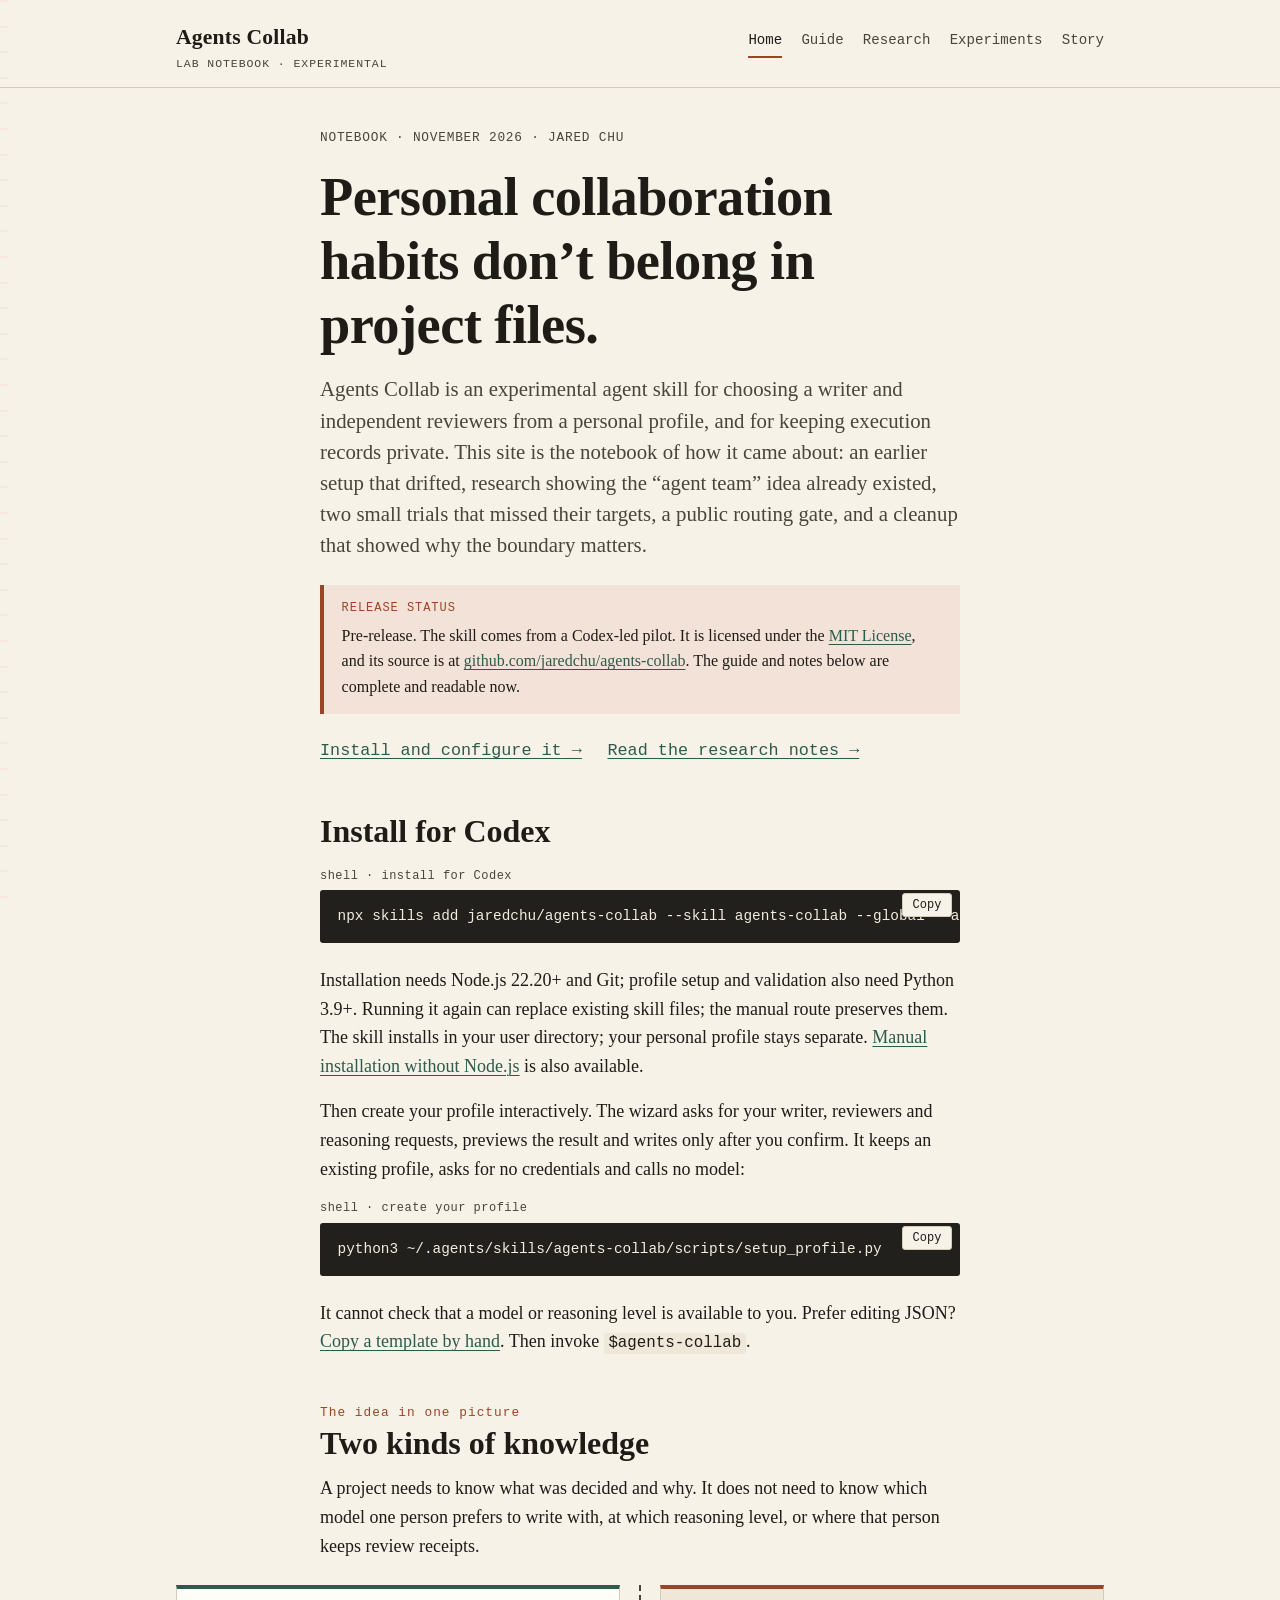
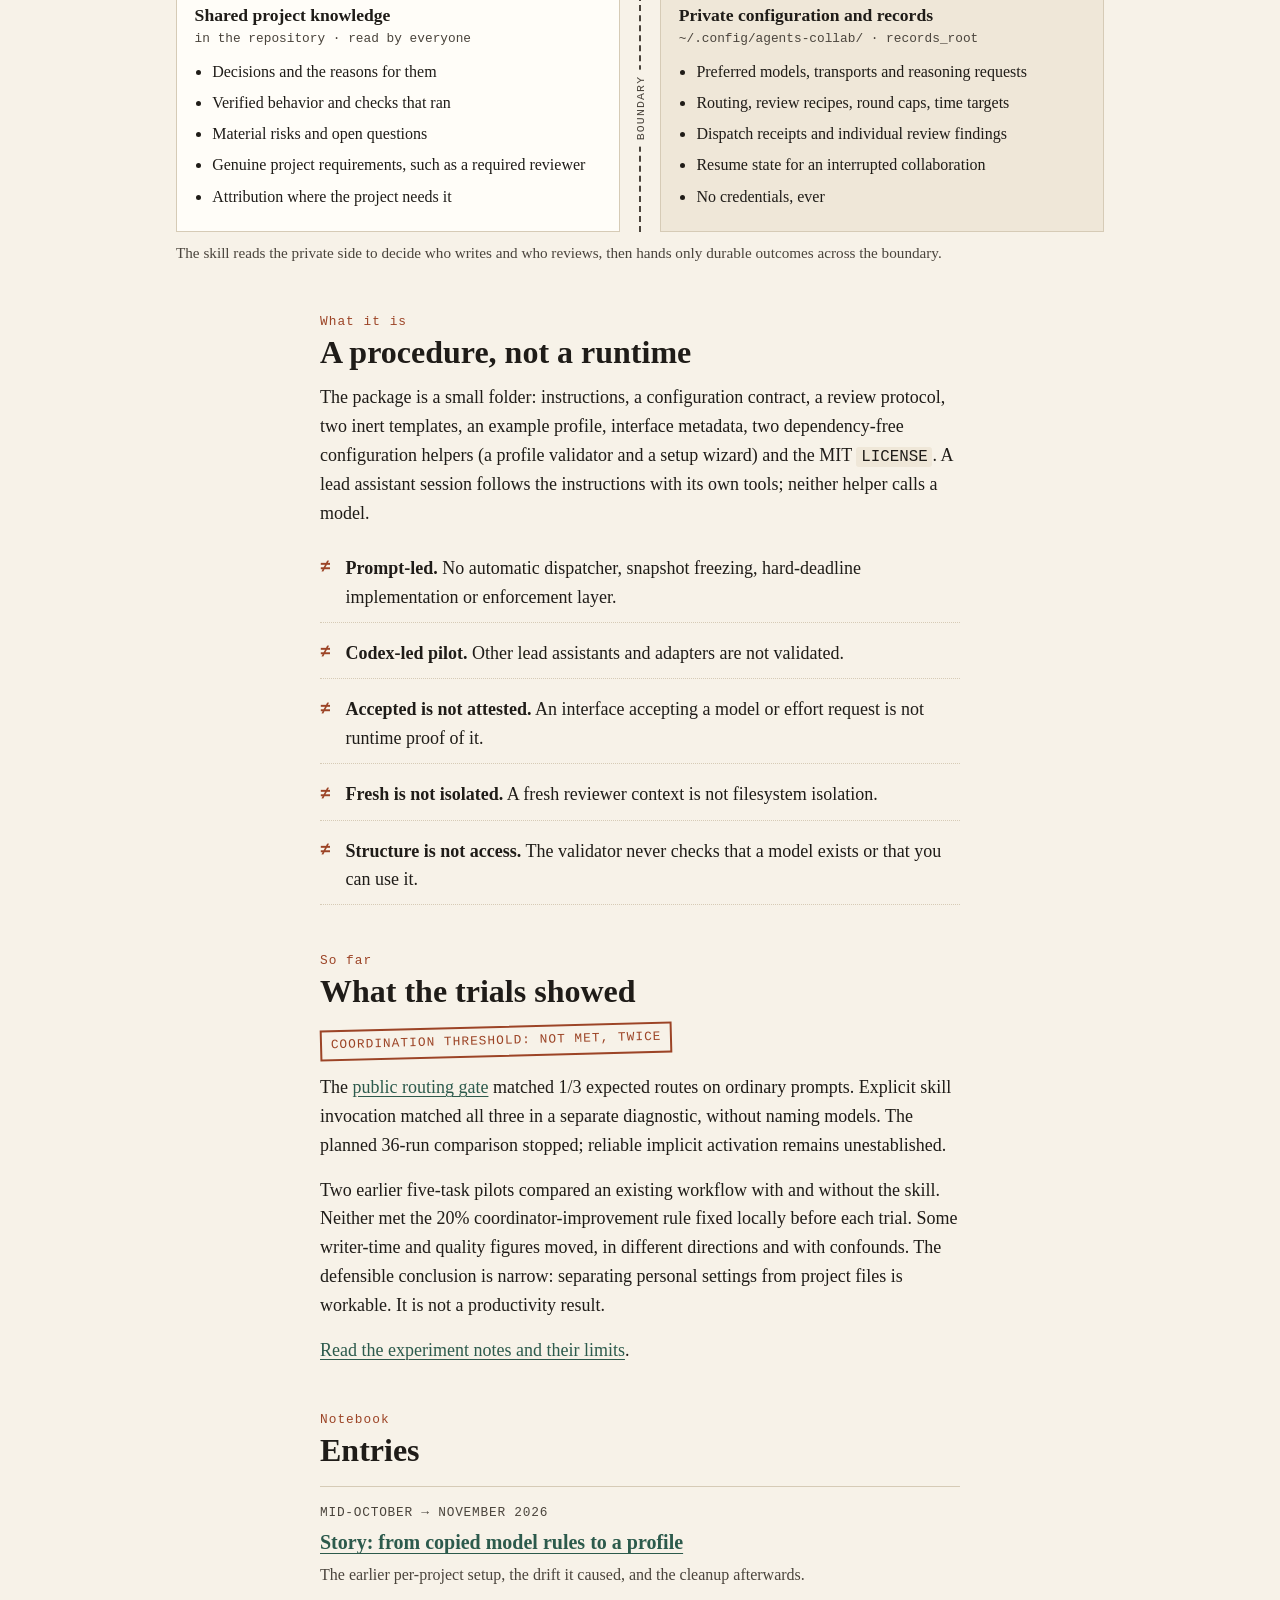
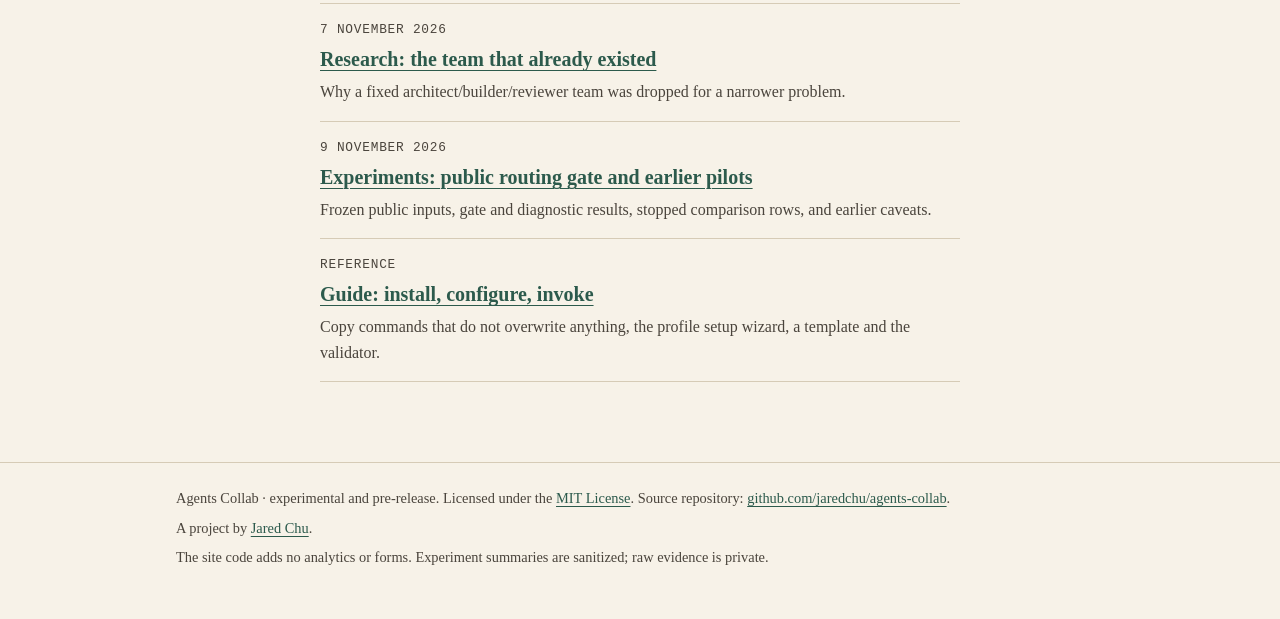
==== website/index.html @ 86aac96d "Update Site source" ====
<!doctype html>
<html lang="en">
<head>
  <meta charset="utf-8">
  <meta name="viewport" content="width=device-width, initial-scale=1">
  <link rel="icon" href="favicon.ico" type="image/x-icon" sizes="16x16 32x32 48x48">
  <link rel="icon" href="assets/favicon-32.png" type="image/png" sizes="32x32">
  <link rel="apple-touch-icon" href="assets/apple-touch-icon.png" sizes="180x180">
  <title>Agents Collab — a lab notebook on configured model collaboration</title>
  <meta name="description" content="An experimental agent skill that keeps personal model-collaboration settings out of project files, and the notebook of research and small trials behind it.">
  <link rel="stylesheet" href="assets/site.css">
  <script src="assets/site.js" defer></script>
</head>
<body>
  <a class="skip-link" href="#main">Skip to content</a>
  <header class="site-header">
    <div class="inner">
      <a class="wordmark" href="./">Agents Collab<span>Lab notebook · experimental</span></a>
      <nav class="site-nav" aria-label="Main">
        <ul>
          <li><a href="./" aria-current="page">Home</a></li>
          <li><a href="guide/">Guide</a></li>
          <li><a href="research/">Research</a></li>
          <li><a href="experiments/">Experiments</a></li>
          <li><a href="story/">Story</a></li>
        </ul>
      </nav>
    </div>
  </header>

  <main id="main">
    <article class="page">
      <p class="kicker">Notebook · November 2026 · Jared Chu</p>
      <h1>Personal collaboration habits don’t belong in project files.</h1>
      <p class="lede">Agents Collab is an experimental agent skill for choosing a writer and independent reviewers from a personal profile, and for keeping execution records private. This site is the notebook of how it came about: an earlier setup that drifted, research showing the “agent team” idea already existed, two small trials that missed their targets, a public routing gate, and a cleanup that showed why the boundary matters.</p>

      <div class="note" role="note">
        <span class="label">Release status</span>
        <p>Pre-release. The skill comes from a Codex-led pilot. It is licensed under the <a href="https://github.com/jaredchu/agents-collab/blob/main/LICENSE">MIT License</a>, and its source is at <a href="https://github.com/jaredchu/agents-collab">github.com/jaredchu/agents-collab</a>. The guide and notes below are complete and readable now.</p>
      </div>

      <p class="next-links cta">
        <a href="guide/">Install and configure it</a>
        <a href="research/">Read the research notes</a>
      </p>

      <h2 id="install">Install for Codex</h2>
      <div class="code-block">
        <p class="code-label">shell · install for Codex</p>
        <pre><code id="install-command">npx skills add jaredchu/agents-collab --skill agents-collab --global --agent codex</code></pre>
      </div>
      <p>Installation needs Node.js 22.20+ and Git; profile setup and validation also need Python 3.9+. Running it again can replace existing skill files; the manual route preserves them. The skill installs in your user directory; your personal profile stays separate. <a href="guide/#manual">Manual installation without Node.js</a> is also available.</p>
      <p>Then create your profile interactively. The wizard asks for your writer, reviewers and reasoning requests, previews the result and writes only after you confirm. It keeps an existing profile, asks for no credentials and calls no model:</p>
      <div class="code-block">
        <p class="code-label">shell · create your profile</p>
        <pre><code id="setup-command">python3 ~/.agents/skills/agents-collab/scripts/setup_profile.py</code></pre>
      </div>
      <p>It cannot check that a model or reasoning level is available to you. Prefer editing JSON? <a href="guide/#profile">Copy a template by hand</a>. Then invoke <code>$agents-collab</code>.</p>

      <h2 id="boundary"><span class="num">The idea in one picture</span>Two kinds of knowledge</h2>
      <p>A project needs to know what was decided and why. It does not need to know which model one person prefers to write with, at which reasoning level, or where that person keeps review receipts.</p>
    </article>

    <div class="wide">
      <div class="boundary" role="group" aria-labelledby="boundary-caption">
        <section class="side shared" aria-labelledby="shared-title">
          <h3 id="shared-title">Shared project knowledge</h3>
          <p class="where">in the repository · read by everyone</p>
          <ul>
            <li>Decisions and the reasons for them</li>
            <li>Verified behavior and checks that ran</li>
            <li>Material risks and open questions</li>
            <li>Genuine project requirements, such as a required reviewer</li>
            <li>Attribution where the project needs it</li>
          </ul>
        </section>
        <div class="divider" aria-hidden="true"><span>boundary</span></div>
        <section class="side private" aria-labelledby="private-title">
          <h3 id="private-title">Private configuration and records</h3>
          <p class="where">~/.config/agents-collab/ · records_root</p>
          <ul>
            <li>Preferred models, transports and reasoning requests</li>
            <li>Routing, review recipes, round caps, time targets</li>
            <li>Dispatch receipts and individual review findings</li>
            <li>Resume state for an interrupted collaboration</li>
            <li>No credentials, ever</li>
          </ul>
        </section>
      </div>
      <p class="boundary-caption" id="boundary-caption">The skill reads the private side to decide who writes and who reviews, then hands only durable outcomes across the boundary.</p>
    </div>

    <article class="page">
      <h2 id="what"><span class="num">What it is</span>A procedure, not a runtime</h2>
      <p>The package is a small folder: instructions, a configuration contract, a review protocol, two inert templates, an example profile, interface metadata, two dependency-free configuration helpers (a profile validator and a setup wizard) and the MIT <code>LICENSE</code>. A lead assistant session follows the instructions with its own tools; neither helper calls a model.</p>
      <ul class="limits" aria-label="Limits">
        <li><strong>Prompt-led.</strong> No automatic dispatcher, snapshot freezing, hard-deadline implementation or enforcement layer.</li>
        <li><strong>Codex-led pilot.</strong> Other lead assistants and adapters are not validated.</li>
        <li><strong>Accepted is not attested.</strong> An interface accepting a model or effort request is not runtime proof of it.</li>
        <li><strong>Fresh is not isolated.</strong> A fresh reviewer context is not filesystem isolation.</li>
        <li><strong>Structure is not access.</strong> The validator never checks that a model exists or that you can use it.</li>
      </ul>

      <h2 id="findings"><span class="num">So far</span>What the trials showed</h2>
      <p class="stamp">Coordination threshold: not met, twice</p>
      <p>The <a href="experiments/#automatic-routing">public routing gate</a> matched 1/3 expected routes on ordinary prompts. Explicit skill invocation matched all three in a separate diagnostic, without naming models. The planned 36-run comparison stopped; reliable implicit activation remains unestablished.</p>
      <p>Two earlier five-task pilots compared an existing workflow with and without the skill. Neither met the 20% coordinator-improvement rule fixed locally before each trial. Some writer-time and quality figures moved, in different directions and with confounds. The defensible conclusion is narrow: separating personal settings from project files is workable. It is not a productivity result.</p>
      <p><a href="experiments/">Read the experiment notes and their limits</a>.</p>

      <h2 id="entries"><span class="num">Notebook</span>Entries</h2>
      <ul class="entries">
        <li><span class="meta">Mid-October → November 2026</span><a href="story/">Story: from copied model rules to a profile</a><p>The earlier per-project setup, the drift it caused, and the cleanup afterwards.</p></li>
        <li><span class="meta">7 November 2026</span><a href="research/">Research: the team that already existed</a><p>Why a fixed architect/builder/reviewer team was dropped for a narrower problem.</p></li>
        <li><span class="meta">9 November 2026</span><a href="experiments/">Experiments: public routing gate and earlier pilots</a><p>Frozen public inputs, gate and diagnostic results, stopped comparison rows, and earlier caveats.</p></li>
        <li><span class="meta">Reference</span><a href="guide/">Guide: install, configure, invoke</a><p>Copy commands that do not overwrite anything, the profile setup wizard, a template and the validator.</p></li>
      </ul>
    </article>
  </main>

  <footer class="site-footer">
    <div class="inner">
      <p>Agents Collab · experimental and pre-release. Licensed under the <a href="https://github.com/jaredchu/agents-collab/blob/main/LICENSE">MIT License</a>. Source repository: <a href="https://github.com/jaredchu/agents-collab">github.com/jaredchu/agents-collab</a>.</p>
      <p>A project by <a href="https://cv.jaredchu.com/">Jared Chu</a>.</p>
      <p>The site code adds no analytics or forms. Experiment summaries are sanitized; raw evidence is private.</p>
    </div>
  </footer>
</body>
</html>
---- website/assets/site.css ----
/* Agents Collab — lab notebook styles. No external fonts or services. */

:root {
  --paper: #f7f2e8;
  --paper-deep: #efe7d8;
  --ink: #1f1c18;
  --ink-soft: #4a443c;
  --rule: #d6cbb6;
  --evergreen: #2c5a4c;
  --evergreen-soft: #e3ebe5;
  --rust: #9c4426;
  --rust-soft: #f3e2d7;
  --serif: "Iowan Old Style", "Palatino Linotype", Palatino, "Book Antiqua", Georgia, "Times New Roman", serif;
  --mono: ui-monospace, "SF Mono", SFMono-Regular, Menlo, Consolas, "Liberation Mono", monospace;
  --measure: 40rem;
  --wide: 58rem;
}

*, *::before, *::after { box-sizing: border-box; }

html { -webkit-text-size-adjust: 100%; text-size-adjust: 100%; }

body {
  margin: 0;
  background: var(--paper);
  color: var(--ink);
  font-family: var(--serif);
  font-size: 1.125rem;
  line-height: 1.6;
}

/* Faint notebook ruling in the page margin only, purely decorative. */
body::before {
  content: "";
  position: fixed;
  inset: 0 auto 0 0;
  width: 0.5rem;
  background: repeating-linear-gradient(var(--rust-soft) 0 2px, transparent 2px 1.6rem);
  opacity: 0.7;
  pointer-events: none;
}

a { color: var(--evergreen); text-decoration-thickness: 1px; text-underline-offset: 0.18em; }
a:hover { color: var(--rust); }
:focus-visible { outline: 3px solid var(--rust); outline-offset: 3px; border-radius: 2px; }

.skip-link {
  position: absolute;
  left: 1rem;
  top: -4rem;
  background: var(--ink);
  color: var(--paper);
  padding: 0.5rem 0.9rem;
  z-index: 10;
  font-family: var(--mono);
  font-size: 0.9rem;
}
.skip-link:focus { top: 1rem; color: var(--paper); }

/* Header and navigation ------------------------------------------------- */

.site-header {
  border-bottom: 1px solid var(--rule);
  padding: 1.25rem 1.25rem 0.9rem;
}
.site-header .inner {
  max-width: var(--wide);
  margin: 0 auto;
  display: flex;
  flex-wrap: wrap;
  align-items: baseline;
  justify-content: space-between;
  gap: 0.6rem 2rem;
}
.wordmark {
  font-size: 1.35rem;
  font-weight: 700;
  color: var(--ink);
  text-decoration: none;
  letter-spacing: 0.01em;
}
.wordmark span {
  display: block;
  font-family: var(--mono);
  font-size: 0.72rem;
  font-weight: 400;
  color: var(--ink-soft);
  letter-spacing: 0.08em;
  text-transform: uppercase;
}
.site-nav ul {
  list-style: none;
  margin: 0;
  padding: 0;
  display: flex;
  flex-wrap: wrap;
  gap: 0.2rem 1.2rem;
  font-family: var(--mono);
  font-size: 0.88rem;
}
.site-nav a { color: var(--ink-soft); text-decoration: none; padding: 0.25rem 0; display: inline-block; }
.site-nav a:hover { color: var(--rust); text-decoration: underline; }
.site-nav a[aria-current="page"] { color: var(--ink); border-bottom: 2px solid var(--rust); }

/* Layout ----------------------------------------------------------------- */

main { padding: 2.5rem 1.25rem 4rem; }
.page { max-width: var(--measure); margin: 0 auto; }
.wide { max-width: var(--wide); margin-left: auto; margin-right: auto; }

h1, h2, h3 { line-height: 1.18; font-weight: 700; color: var(--ink); }
h1 { font-size: clamp(2.2rem, 5.5vw, 3.4rem); margin: 0.2rem 0 1rem; letter-spacing: -0.01em; }
h2 { font-size: clamp(1.5rem, 3.4vw, 2rem); margin: 3rem 0 0.75rem; }
h3 { font-size: 1.2rem; margin: 2rem 0 0.5rem; }
h2 .num {
  font-family: var(--mono);
  font-size: 0.8rem;
  font-weight: 400;
  color: var(--rust);
  display: block;
  letter-spacing: 0.08em;
  margin-bottom: 0.3rem;
}

p, ul, ol { margin: 0 0 1rem; }
li { margin-bottom: 0.35rem; }
strong { font-weight: 700; }

.kicker, .meta {
  font-family: var(--mono);
  font-size: 0.8rem;
  letter-spacing: 0.06em;
  text-transform: uppercase;
  color: var(--ink-soft);
}
.lede { font-size: 1.3rem; line-height: 1.5; color: var(--ink-soft); }

hr { border: 0; border-top: 1px solid var(--rule); margin: 3rem 0; }

/* Margin notes, status and cautions ------------------------------------- */

.note {
  border-left: 4px solid var(--rust);
  background: var(--rust-soft);
  padding: 0.9rem 1.1rem;
  margin: 1.5rem 0;
  font-size: 1rem;
}
.note.green { border-left-color: var(--evergreen); background: var(--evergreen-soft); }
.note p:last-child, .note ul:last-child { margin-bottom: 0; }
.note .label {
  font-family: var(--mono);
  font-size: 0.75rem;
  letter-spacing: 0.08em;
  text-transform: uppercase;
  display: block;
  margin-bottom: 0.3rem;
  color: var(--rust);
}
.note.green .label { color: var(--evergreen); }

.limits { list-style: none; padding: 0; }
.limits li {
  padding: 0.65rem 0 0.65rem 1.6rem;
  border-bottom: 1px dotted var(--rule);
  position: relative;
}
.limits li::before {
  content: "≠";
  position: absolute;
  left: 0;
  top: 0.6rem;
  font-family: var(--mono);
  color: var(--rust);
  font-weight: 700;
}

/* Links to continue reading --------------------------------------------- */

.next-links {
  display: flex;
  flex-wrap: wrap;
  gap: 0.8rem 1.6rem;
  margin: 2rem 0 0;
  padding: 1rem 0 0;
  border-top: 1px solid var(--rule);
  font-family: var(--mono);
  font-size: 0.95rem;
}
.next-links a::after { content: " →"; }
.next-links.cta { border-top: 0; margin-top: 0; padding-top: 0; font-size: 1.05rem; }

/* Boundary diagram ------------------------------------------------------- */

.boundary {
  display: grid;
  grid-template-columns: 1fr auto 1fr;
  gap: 0 1.2rem;
  margin: 1.5rem 0 0.5rem;
}
.boundary figure, .boundary .side { margin: 0; }
.side {
  padding: 1rem 1.1rem;
  border: 1px solid var(--rule);
  background: #fffdf8;
}
.side h3 { margin: 0 0 0.2rem; font-size: 1.1rem; }
.side .where { font-family: var(--mono); font-size: 0.8rem; color: var(--ink-soft); margin-bottom: 0.6rem; word-break: break-word; }
.side ul { margin: 0; padding-left: 1.1rem; font-size: 1rem; }
.side.shared { border-top: 4px solid var(--evergreen); }
.side.private { border-top: 4px solid var(--rust); background: var(--paper-deep); }
.divider {
  border-left: 2px dashed var(--ink-soft);
  position: relative;
  min-height: 100%;
}
.divider span {
  position: absolute;
  top: 50%;
  left: 50%;
  transform: translate(-50%, -50%) rotate(-90deg);
  background: var(--paper);
  padding: 0 0.4rem;
  font-family: var(--mono);
  font-size: 0.72rem;
  letter-spacing: 0.1em;
  text-transform: uppercase;
  white-space: nowrap;
  color: var(--ink-soft);
}
.boundary-caption { font-size: 0.95rem; color: var(--ink-soft); margin-top: 0.6rem; }

@media (max-width: 44rem) {
  .boundary { grid-template-columns: 1fr; gap: 0; }
  .divider { border-left: 0; border-top: 2px dashed var(--ink-soft); min-height: 0; margin: 1.4rem 0; }
  .divider span { transform: translate(-50%, -50%); }
}

/* Code -------------------------------------------------------------------- */

code, kbd, samp { font-family: var(--mono); font-size: 0.88em; }
:not(pre) > code { background: var(--paper-deep); padding: 0.08em 0.3em; border-radius: 3px; overflow-wrap: anywhere; }

.code-block { position: relative; margin: 1rem 0 1.4rem; }
.code-block .code-label {
  font-family: var(--mono);
  font-size: 0.75rem;
  color: var(--ink-soft);
  letter-spacing: 0.04em;
  margin: 0 0 0.25rem;
}
pre {
  margin: 0;
  background: #22201c;
  color: #f3ecdf;
  padding: 1rem 1.1rem;
  overflow-x: auto;
  line-height: 1.5;
  font-size: 0.9rem;
  border-radius: 3px;
  tab-size: 2;
}
pre code { font-size: inherit; }
.copy-button {
  position: absolute;
  top: 1.65rem;
  right: 0.5rem;
  font-family: var(--mono);
  font-size: 0.75rem;
  background: var(--paper);
  color: var(--ink);
  border: 1px solid var(--rule);
  padding: 0.25rem 0.6rem;
  border-radius: 3px;
  cursor: pointer;
}
.copy-button:hover { background: var(--rust-soft); }

/* Tables ------------------------------------------------------------------ */

.table-wrap { overflow-x: auto; margin: 1rem 0 1.5rem; }
.table-wrap:focus-visible { outline-offset: 2px; }
table { border-collapse: collapse; width: 100%; font-size: 0.98rem; min-width: 30rem; }
caption {
  text-align: left;
  font-family: var(--mono);
  font-size: 0.8rem;
  color: var(--ink-soft);
  padding-bottom: 0.4rem;
  letter-spacing: 0.04em;
}
th, td { padding: 0.5rem 0.6rem; border-bottom: 1px solid var(--rule); vertical-align: top; text-align: left; }
thead th { border-bottom: 2px solid var(--ink); font-size: 0.9rem; }
td.num, th.num { text-align: right; font-family: var(--mono); font-size: 0.88rem; white-space: nowrap; }
tbody tr:hover { background: rgba(255, 253, 248, 0.7); }

/* Verdict stamp ----------------------------------------------------------- */

.stamp {
  display: inline-block;
  font-family: var(--mono);
  font-size: 0.8rem;
  letter-spacing: 0.08em;
  text-transform: uppercase;
  color: var(--rust);
  border: 2px solid var(--rust);
  padding: 0.2rem 0.55rem;
  transform: rotate(-1.5deg);
  margin: 0.2rem 0 1rem;
}

/* Timeline ---------------------------------------------------------------- */

.timeline { list-style: none; padding: 0; margin: 1.5rem 0; border-left: 2px solid var(--rule); }
.timeline > li { position: relative; padding: 0 0 1.8rem 1.6rem; margin: 0; }
.timeline > li::before {
  content: "";
  position: absolute;
  left: -0.45rem;
  top: 0.45rem;
  width: 0.8rem;
  height: 0.8rem;
  border-radius: 50%;
  background: var(--paper);
  border: 2px solid var(--evergreen);
}
.timeline > li.turn::before { border-color: var(--rust); background: var(--rust-soft); }
.timeline .when { font-family: var(--mono); font-size: 0.8rem; color: var(--rust); letter-spacing: 0.04em; }
.timeline h3 { margin: 0.1rem 0 0.4rem; }

/* Home entries list ------------------------------------------------------- */

.entries { list-style: none; padding: 0; margin: 1rem 0; }
.entries li { border-top: 1px solid var(--rule); padding: 1rem 0; margin: 0; }
.entries li:last-child { border-bottom: 1px solid var(--rule); }
.entries a { font-size: 1.25rem; font-weight: 700; }
.entries p { margin: 0.25rem 0 0; color: var(--ink-soft); font-size: 1rem; }
.entries .meta { display: block; margin-bottom: 0.15rem; }

/* Footer ------------------------------------------------------------------ */

.site-footer {
  border-top: 1px solid var(--rule);
  padding: 1.5rem 1.25rem 2.5rem;
  font-size: 0.9rem;
  color: var(--ink-soft);
}
.site-footer .inner { max-width: var(--wide); margin: 0 auto; }
.site-footer p { margin: 0 0 0.4rem; }

.visually-hidden {
  position: absolute !important;
  width: 1px; height: 1px;
  overflow: hidden;
  clip: rect(0 0 0 0);
  white-space: nowrap;
}

@media (max-width: 30rem) {
  body { font-size: 1.05rem; }
  main { padding-top: 1.75rem; }
  .lede { font-size: 1.15rem; }
}

@media (prefers-reduced-motion: reduce) {
  * { scroll-behavior: auto !important; transition: none !important; }
}

@media print {
  body::before, .skip-link, .site-nav, .copy-button { display: none; }
  body { background: #fff; }
  pre { background: #fff; color: #000; border: 1px solid #999; white-space: pre-wrap; }
  a { color: #000; }
}
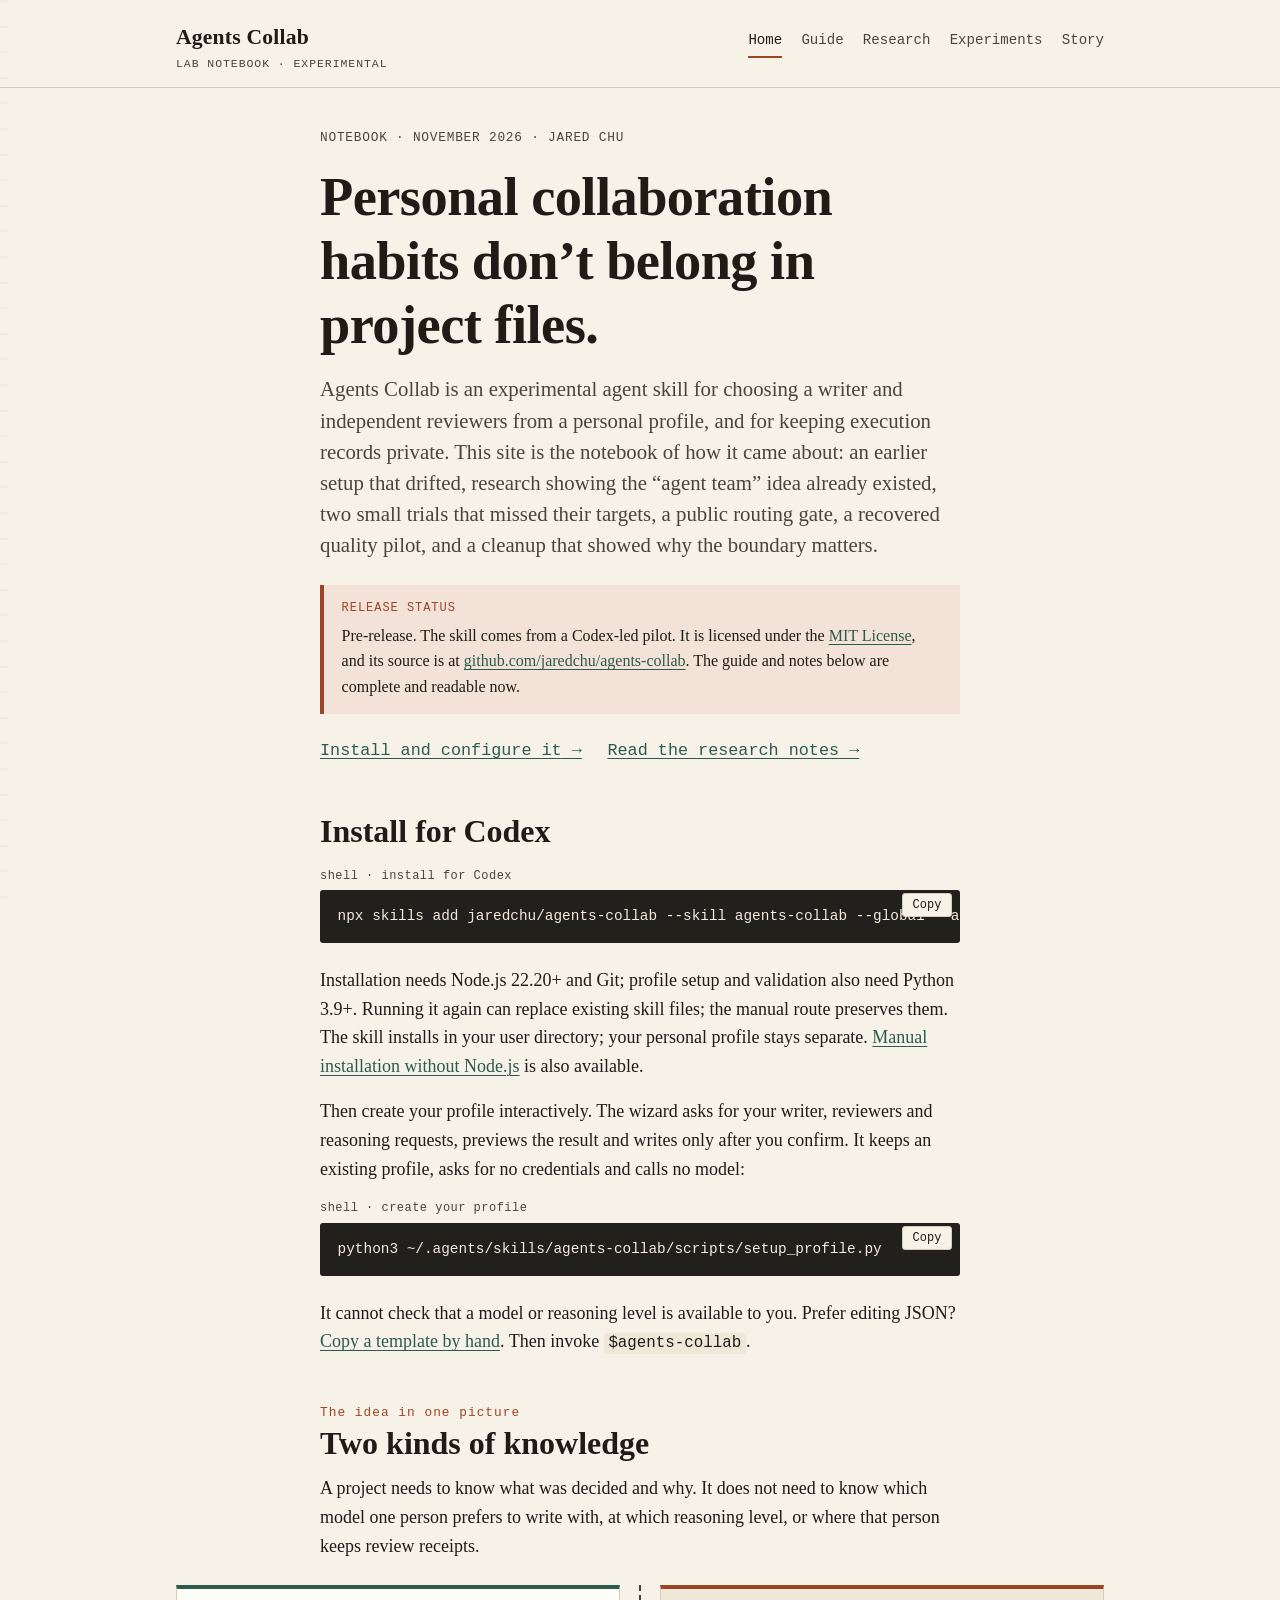
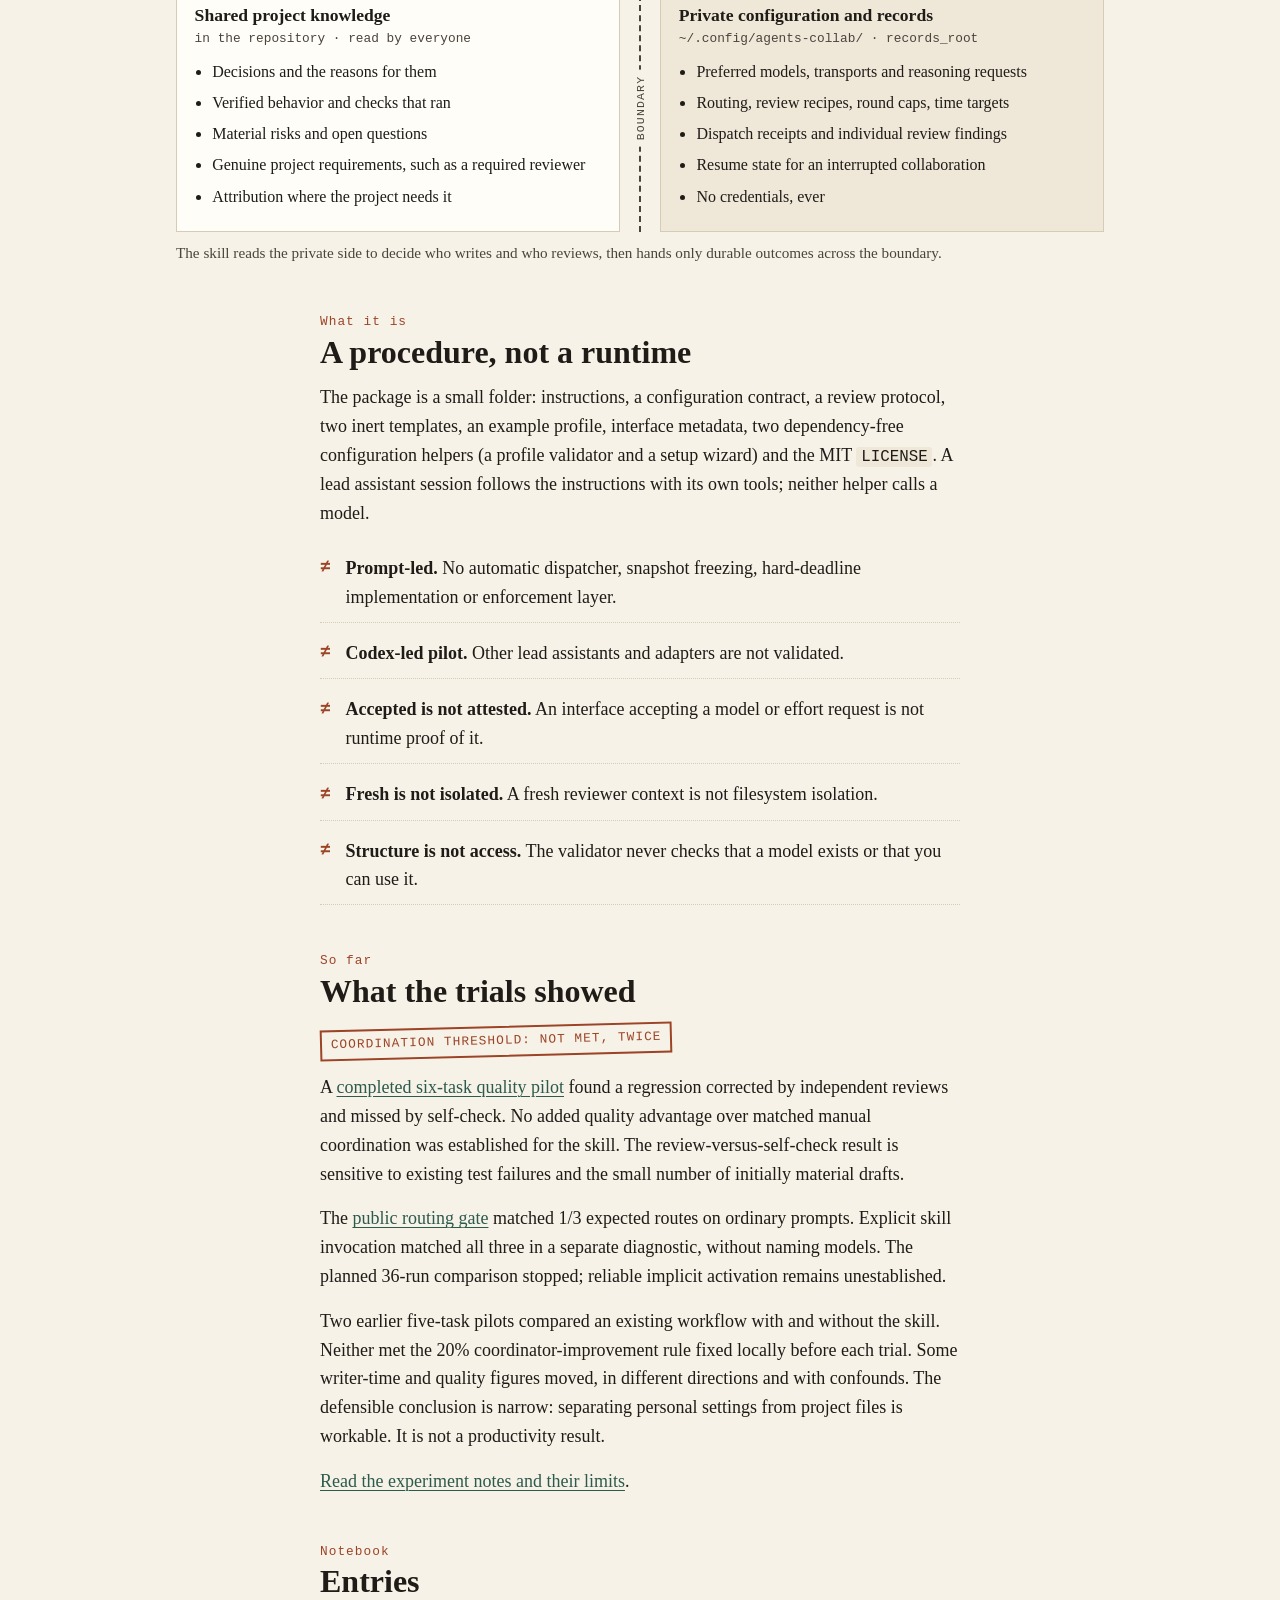
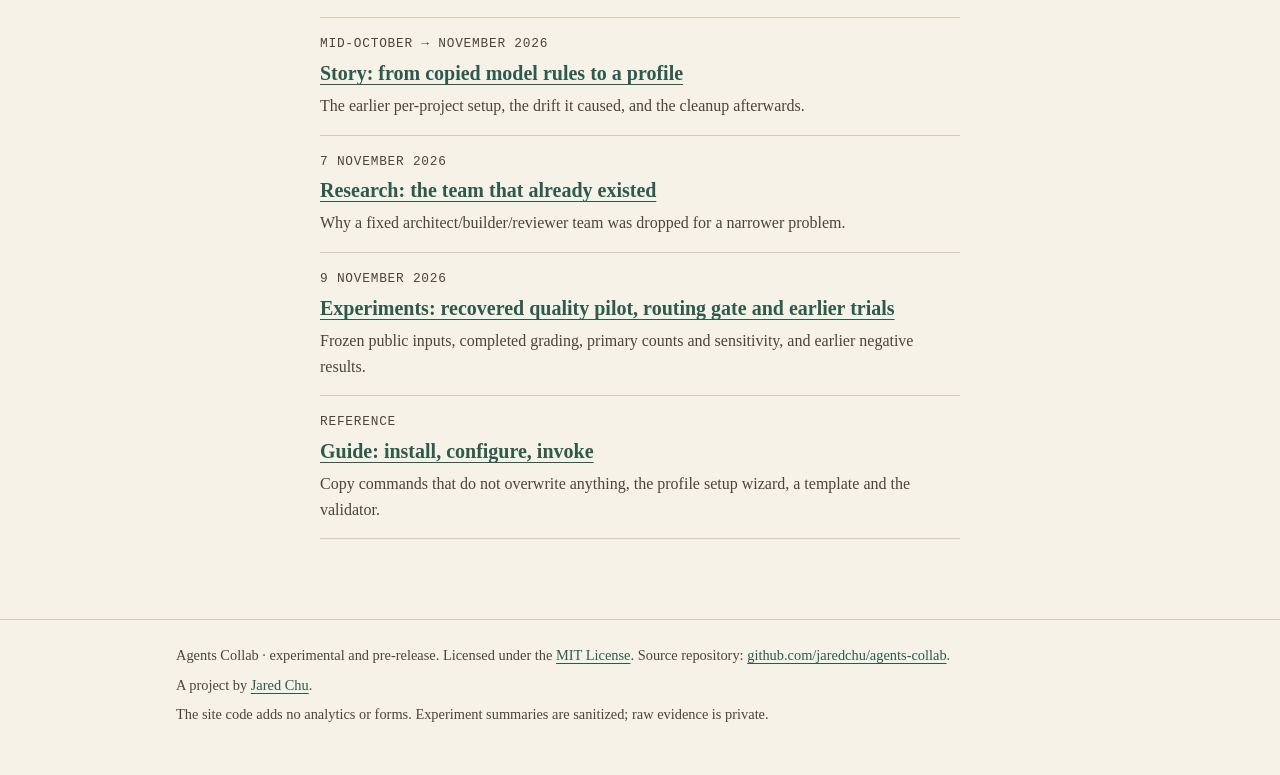
==== commit 044d48c5: "Update Site source" ====
--- a/website/index.html
+++ b/website/index.html
@@ -32,7 +32,7 @@
     <article class="page">
       <p class="kicker">Notebook · November 2026 · Jared Chu</p>
       <h1>Personal collaboration habits don’t belong in project files.</h1>
-      <p class="lede">Agents Collab is an experimental agent skill for choosing a writer and independent reviewers from a personal profile, and for keeping execution records private. This site is the notebook of how it came about: an earlier setup that drifted, research showing the “agent team” idea already existed, two small trials that missed their targets, a public routing gate, and a cleanup that showed why the boundary matters.</p>
+      <p class="lede">Agents Collab is an experimental agent skill for choosing a writer and independent reviewers from a personal profile, and for keeping execution records private. This site is the notebook of how it came about: an earlier setup that drifted, research showing the “agent team” idea already existed, two small trials that missed their targets, a public routing gate, a recovered quality pilot, and a cleanup that showed why the boundary matters.</p>
 
       <div class="note" role="note">
         <span class="label">Release status</span>
@@ -103,6 +103,7 @@
 
       <h2 id="findings"><span class="num">So far</span>What the trials showed</h2>
       <p class="stamp">Coordination threshold: not met, twice</p>
+      <p>A <a href="experiments/#quality-pilot">completed six-task quality pilot</a> found a regression corrected by independent reviews and missed by self-check. No added quality advantage over matched manual coordination was established for the skill. The review-versus-self-check result is sensitive to existing test failures and the small number of initially material drafts.</p>
       <p>The <a href="experiments/#automatic-routing">public routing gate</a> matched 1/3 expected routes on ordinary prompts. Explicit skill invocation matched all three in a separate diagnostic, without naming models. The planned 36-run comparison stopped; reliable implicit activation remains unestablished.</p>
       <p>Two earlier five-task pilots compared an existing workflow with and without the skill. Neither met the 20% coordinator-improvement rule fixed locally before each trial. Some writer-time and quality figures moved, in different directions and with confounds. The defensible conclusion is narrow: separating personal settings from project files is workable. It is not a productivity result.</p>
       <p><a href="experiments/">Read the experiment notes and their limits</a>.</p>
@@ -111,7 +112,7 @@
       <ul class="entries">
         <li><span class="meta">Mid-October → November 2026</span><a href="story/">Story: from copied model rules to a profile</a><p>The earlier per-project setup, the drift it caused, and the cleanup afterwards.</p></li>
         <li><span class="meta">7 November 2026</span><a href="research/">Research: the team that already existed</a><p>Why a fixed architect/builder/reviewer team was dropped for a narrower problem.</p></li>
-        <li><span class="meta">9 November 2026</span><a href="experiments/">Experiments: public routing gate and earlier pilots</a><p>Frozen public inputs, gate and diagnostic results, stopped comparison rows, and earlier caveats.</p></li>
+        <li><span class="meta">9 November 2026</span><a href="experiments/">Experiments: recovered quality pilot, routing gate and earlier trials</a><p>Frozen public inputs, completed grading, primary counts and sensitivity, and earlier negative results.</p></li>
         <li><span class="meta">Reference</span><a href="guide/">Guide: install, configure, invoke</a><p>Copy commands that do not overwrite anything, the profile setup wizard, a template and the validator.</p></li>
       </ul>
     </article>
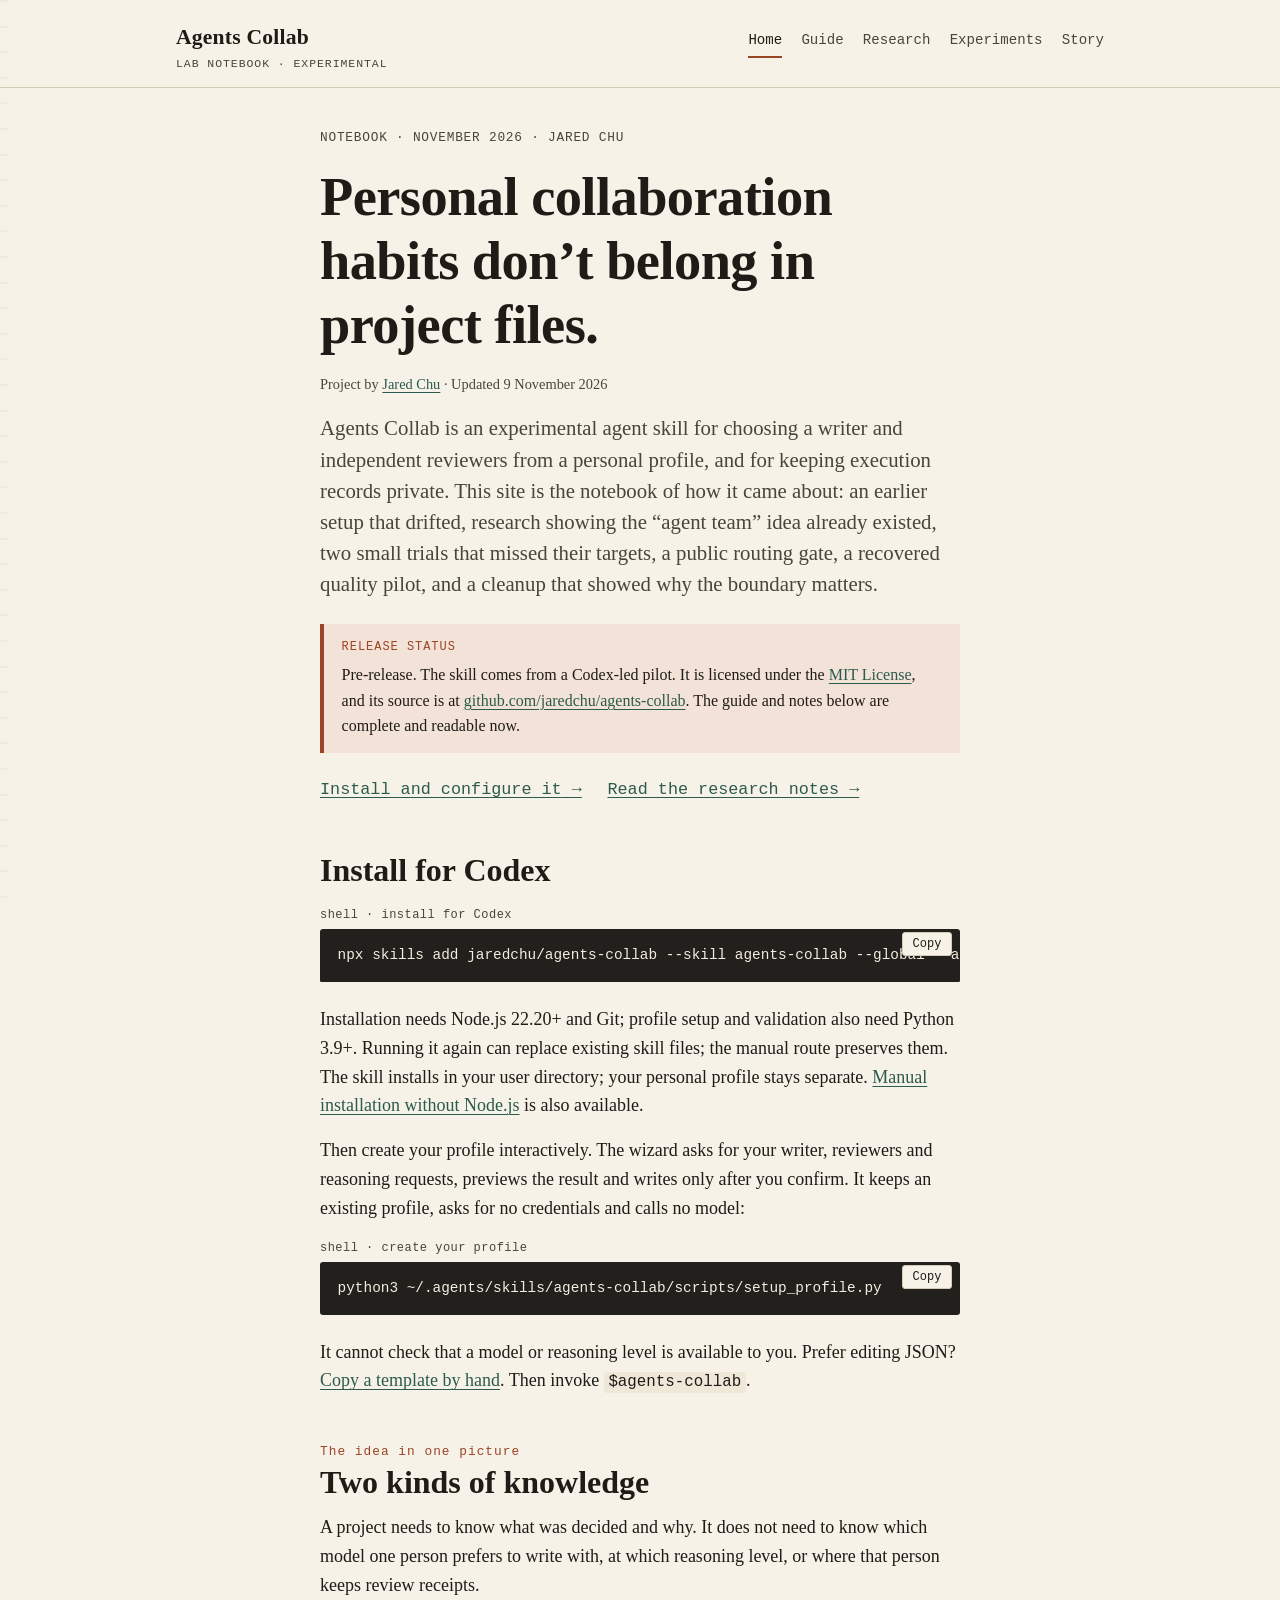
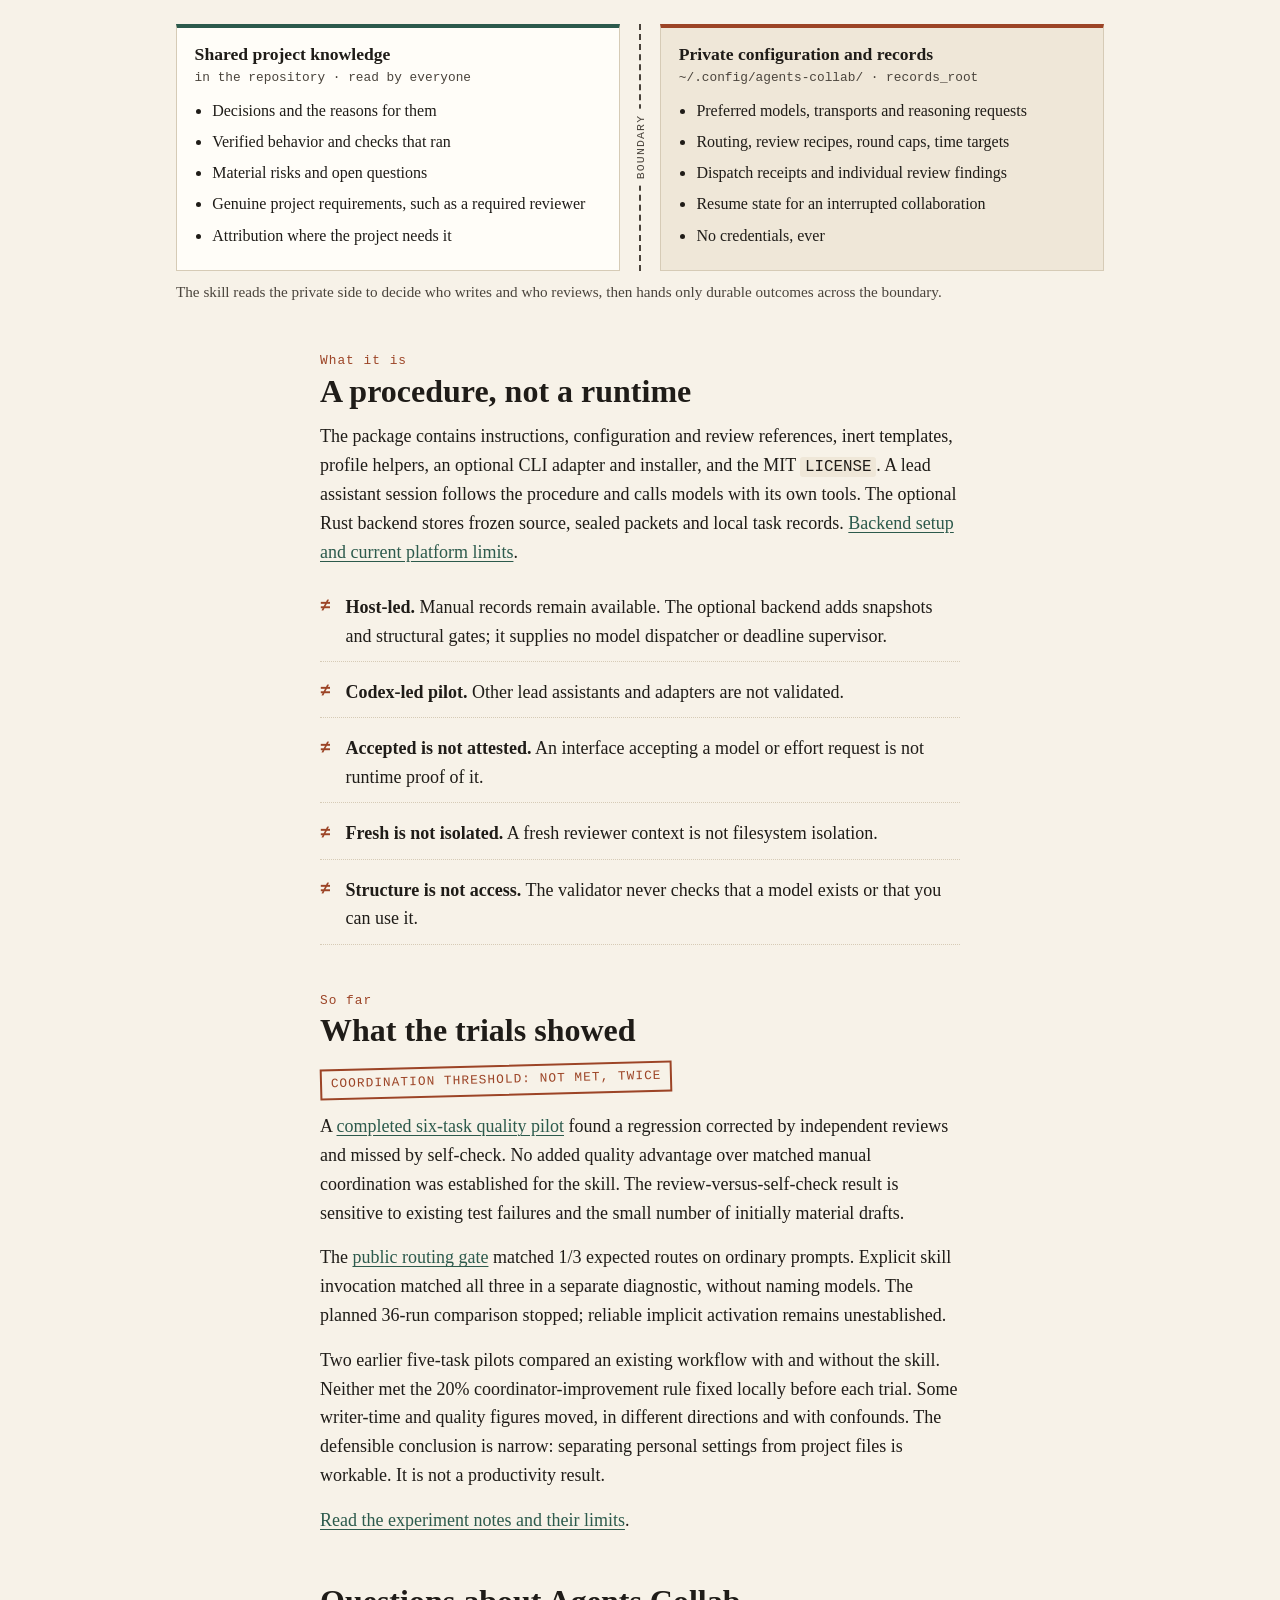
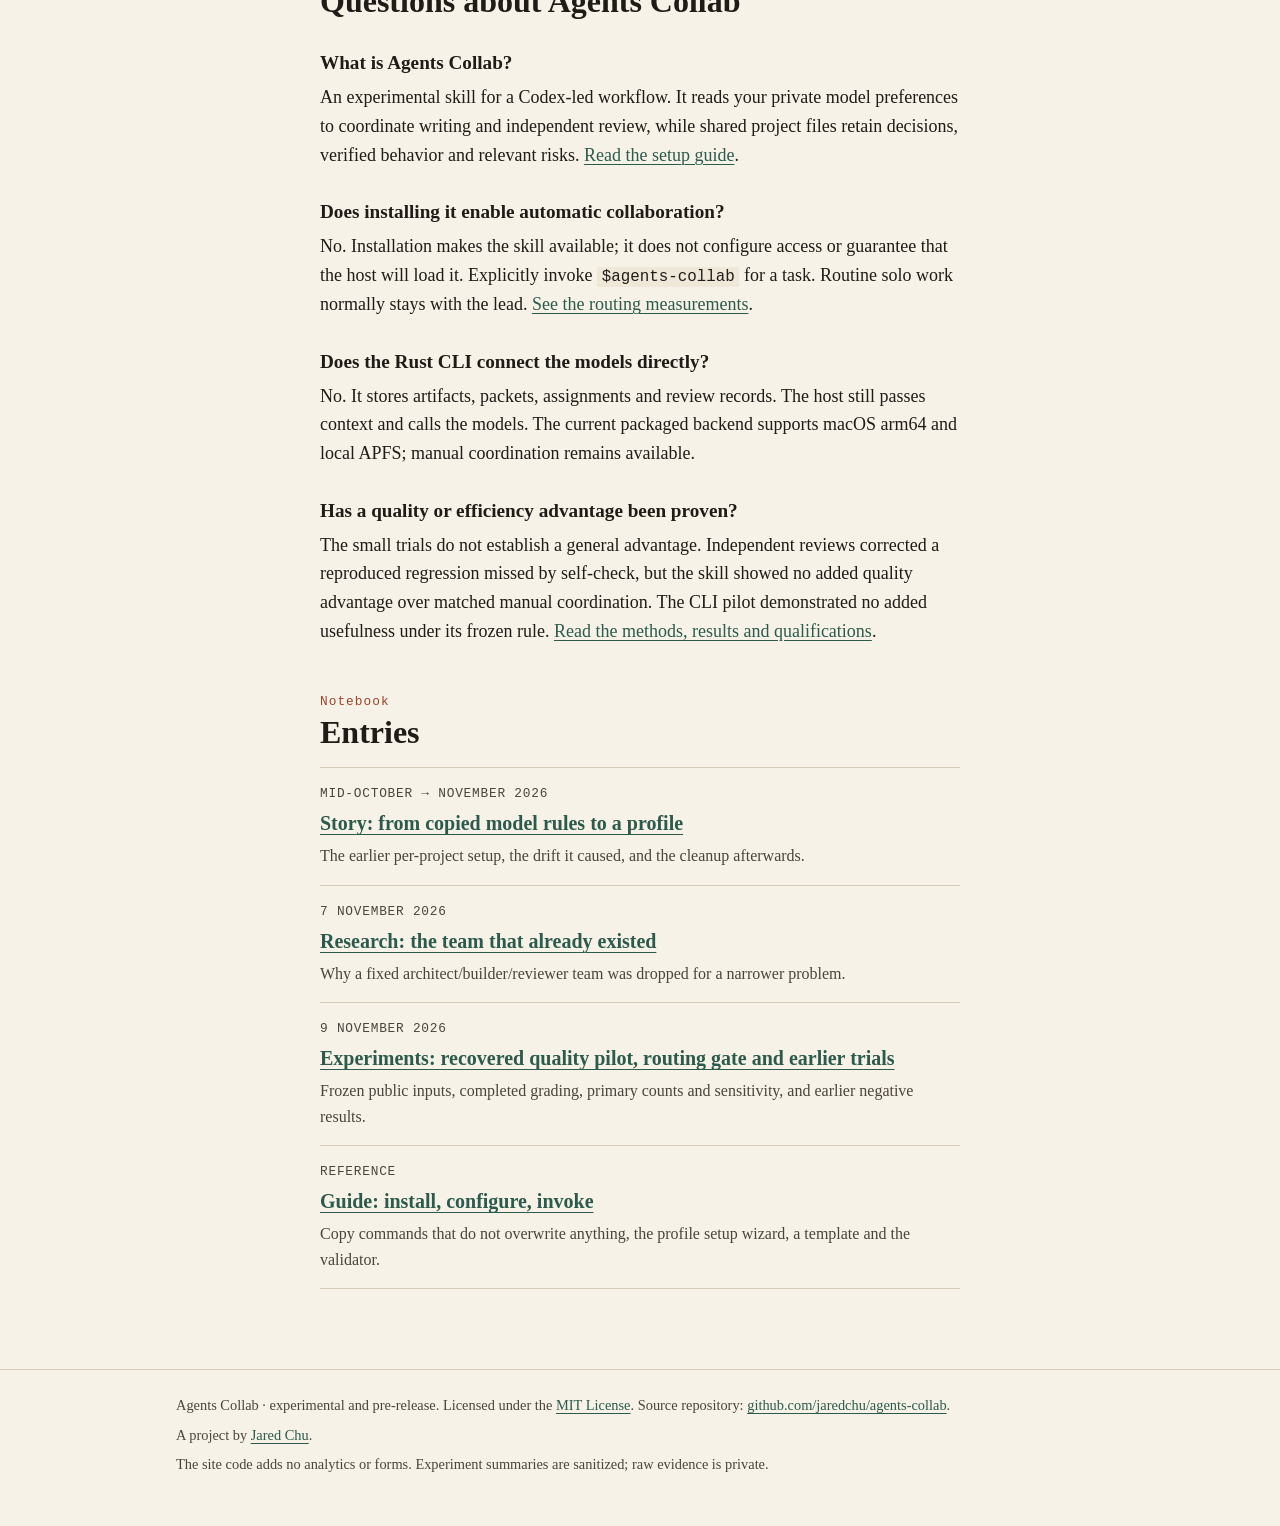
==== commit 86c99408: "Move site to Cloudflare Pages with SEO discovery and automatic deployment" ====
--- a/website/index.html
+++ b/website/index.html
@@ -6,10 +6,28 @@
   <link rel="icon" href="favicon.ico" type="image/x-icon" sizes="16x16 32x32 48x48">
   <link rel="icon" href="assets/favicon-32.png" type="image/png" sizes="32x32">
   <link rel="apple-touch-icon" href="assets/apple-touch-icon.png" sizes="180x180">
-  <title>Agents Collab — a lab notebook on configured model collaboration</title>
-  <meta name="description" content="An experimental agent skill that keeps personal model-collaboration settings out of project files, and the notebook of research and small trials behind it.">
+  <title>Agents Collab — Configurable AI collaboration and independent review</title>
+  <meta name="description" content="Configure AI writers and independent reviewers outside project files. Explore the experimental skill, optional Rust backend, research and measured results.">
   <link rel="stylesheet" href="assets/site.css">
   <script src="assets/site.js" defer></script>
+  <link rel="canonical" href="https://agents-collab.com/">
+  <meta name="author" content="Jared Chu">
+  <meta name="robots" content="index, follow, max-image-preview:large">
+  <meta property="og:type" content="website">
+  <meta property="og:site_name" content="Agents Collab">
+  <meta property="og:title" content="Agents Collab — Configurable AI collaboration and independent review">
+  <meta property="og:description" content="Configure AI writers and independent reviewers outside project files. Explore the experimental skill, optional Rust backend, research and measured results.">
+  <meta property="og:url" content="https://agents-collab.com/">
+  <meta property="og:image" content="https://agents-collab.com/assets/mark.png">
+  <meta property="og:image:width" content="512">
+  <meta property="og:image:height" content="512">
+  <meta property="og:image:alt" content="Agents Collab abstract evergreen and rust mark">
+  <meta name="twitter:card" content="summary">
+  <meta name="twitter:title" content="Agents Collab — Configurable AI collaboration and independent review">
+  <meta name="twitter:description" content="Configure AI writers and independent reviewers outside project files. Explore the experimental skill, optional Rust backend, research and measured results.">
+  <meta name="twitter:image" content="https://agents-collab.com/assets/mark.png">
+  <link rel="alternate" type="application/json" href="https://agents-collab.com/manifest.json" title="Agents Collab content map">
+  <script type="application/ld+json">{"@context":"https://schema.org","@graph":[{"@type":"Person","@id":"https://agents-collab.com/#creator","name":"Jared Chu","url":"https://cv.jaredchu.com/"},{"@type":"SoftwareSourceCode","@id":"https://agents-collab.com/#project","name":"Agents Collab","url":"https://agents-collab.com/","description":"Experimental agent skill for configured collaboration and independent reviews, with an optional local Rust record backend.","codeRepository":"https://github.com/jaredchu/agents-collab","license":"https://github.com/jaredchu/agents-collab/blob/main/LICENSE","creator":{"@id":"https://agents-collab.com/#creator"}},{"@type":"WebSite","@id":"https://agents-collab.com/#website","name":"Agents Collab","url":"https://agents-collab.com/","inLanguage":"en","creator":{"@id":"https://agents-collab.com/#creator"},"about":{"@id":"https://agents-collab.com/#project"}},{"@type":"WebPage","@id":"https://agents-collab.com/#page","url":"https://agents-collab.com/","name":"Agents Collab — Configurable AI collaboration and independent review","description":"Configure AI writers and independent reviewers outside project files. Explore the experimental skill, optional Rust backend, research and measured results.","inLanguage":"en","dateModified":"2026-11-09","isPartOf":{"@id":"https://agents-collab.com/#website"},"about":{"@id":"https://agents-collab.com/#project"}}]}</script>
 </head>
 <body>
   <a class="skip-link" href="#main">Skip to content</a>
@@ -32,6 +50,7 @@
     <article class="page">
       <p class="kicker">Notebook · November 2026 · Jared Chu</p>
       <h1>Personal collaboration habits don’t belong in project files.</h1>
+      <p class="page-meta">Project by <a href="https://cv.jaredchu.com/">Jared Chu</a> · Updated <time datetime="2026-11-09">9 November 2026</time></p>
       <p class="lede">Agents Collab is an experimental agent skill for choosing a writer and independent reviewers from a personal profile, and for keeping execution records private. This site is the notebook of how it came about: an earlier setup that drifted, research showing the “agent team” idea already existed, two small trials that missed their targets, a public routing gate, a recovered quality pilot, and a cleanup that showed why the boundary matters.</p>
 
       <div class="note" role="note">
@@ -92,9 +111,9 @@
 
     <article class="page">
       <h2 id="what"><span class="num">What it is</span>A procedure, not a runtime</h2>
-      <p>The package is a small folder: instructions, a configuration contract, a review protocol, two inert templates, an example profile, interface metadata, two dependency-free configuration helpers (a profile validator and a setup wizard) and the MIT <code>LICENSE</code>. A lead assistant session follows the instructions with its own tools; neither helper calls a model.</p>
+      <p>The package contains instructions, configuration and review references, inert templates, profile helpers, an optional CLI adapter and installer, and the MIT <code>LICENSE</code>. A lead assistant session follows the procedure and calls models with its own tools. The optional Rust backend stores frozen source, sealed packets and local task records. <a href="guide/#backend">Backend setup and current platform limits</a>.</p>
       <ul class="limits" aria-label="Limits">
-        <li><strong>Prompt-led.</strong> No automatic dispatcher, snapshot freezing, hard-deadline implementation or enforcement layer.</li>
+        <li><strong>Host-led.</strong> Manual records remain available. The optional backend adds snapshots and structural gates; it supplies no model dispatcher or deadline supervisor.</li>
         <li><strong>Codex-led pilot.</strong> Other lead assistants and adapters are not validated.</li>
         <li><strong>Accepted is not attested.</strong> An interface accepting a model or effort request is not runtime proof of it.</li>
         <li><strong>Fresh is not isolated.</strong> A fresh reviewer context is not filesystem isolation.</li>
@@ -107,6 +126,16 @@
       <p>The <a href="experiments/#automatic-routing">public routing gate</a> matched 1/3 expected routes on ordinary prompts. Explicit skill invocation matched all three in a separate diagnostic, without naming models. The planned 36-run comparison stopped; reliable implicit activation remains unestablished.</p>
       <p>Two earlier five-task pilots compared an existing workflow with and without the skill. Neither met the 20% coordinator-improvement rule fixed locally before each trial. Some writer-time and quality figures moved, in different directions and with confounds. The defensible conclusion is narrow: separating personal settings from project files is workable. It is not a productivity result.</p>
       <p><a href="experiments/">Read the experiment notes and their limits</a>.</p>
+
+      <h2 id="answers">Questions about Agents Collab</h2>
+      <h3>What is Agents Collab?</h3>
+      <p>An experimental skill for a Codex-led workflow. It reads your private model preferences to coordinate writing and independent review, while shared project files retain decisions, verified behavior and relevant risks. <a href="guide/">Read the setup guide</a>.</p>
+      <h3>Does installing it enable automatic collaboration?</h3>
+      <p>No. Installation makes the skill available; it does not configure access or guarantee that the host will load it. Explicitly invoke <code>$agents-collab</code> for a task. Routine solo work normally stays with the lead. <a href="experiments/#automatic-routing">See the routing measurements</a>.</p>
+      <h3>Does the Rust CLI connect the models directly?</h3>
+      <p>No. It stores artifacts, packets, assignments and review records. The host still passes context and calls the models. The current packaged backend supports macOS arm64 and local APFS; manual coordination remains available.</p>
+      <h3>Has a quality or efficiency advantage been proven?</h3>
+      <p>The small trials do not establish a general advantage. Independent reviews corrected a reproduced regression missed by self-check, but the skill showed no added quality advantage over matched manual coordination. The CLI pilot demonstrated no added usefulness under its frozen rule. <a href="experiments/">Read the methods, results and qualifications</a>.</p>
 
       <h2 id="entries"><span class="num">Notebook</span>Entries</h2>
       <ul class="entries">
--- a/website/assets/site.css
+++ b/website/assets/site.css
@@ -134,6 +134,7 @@
   color: var(--ink-soft);
 }
 .lede { font-size: 1.3rem; line-height: 1.5; color: var(--ink-soft); }
+.page-meta, .breadcrumb { font-size: 0.9rem; color: var(--ink-soft); }
 
 hr { border: 0; border-top: 1px solid var(--rule); margin: 3rem 0; }
 
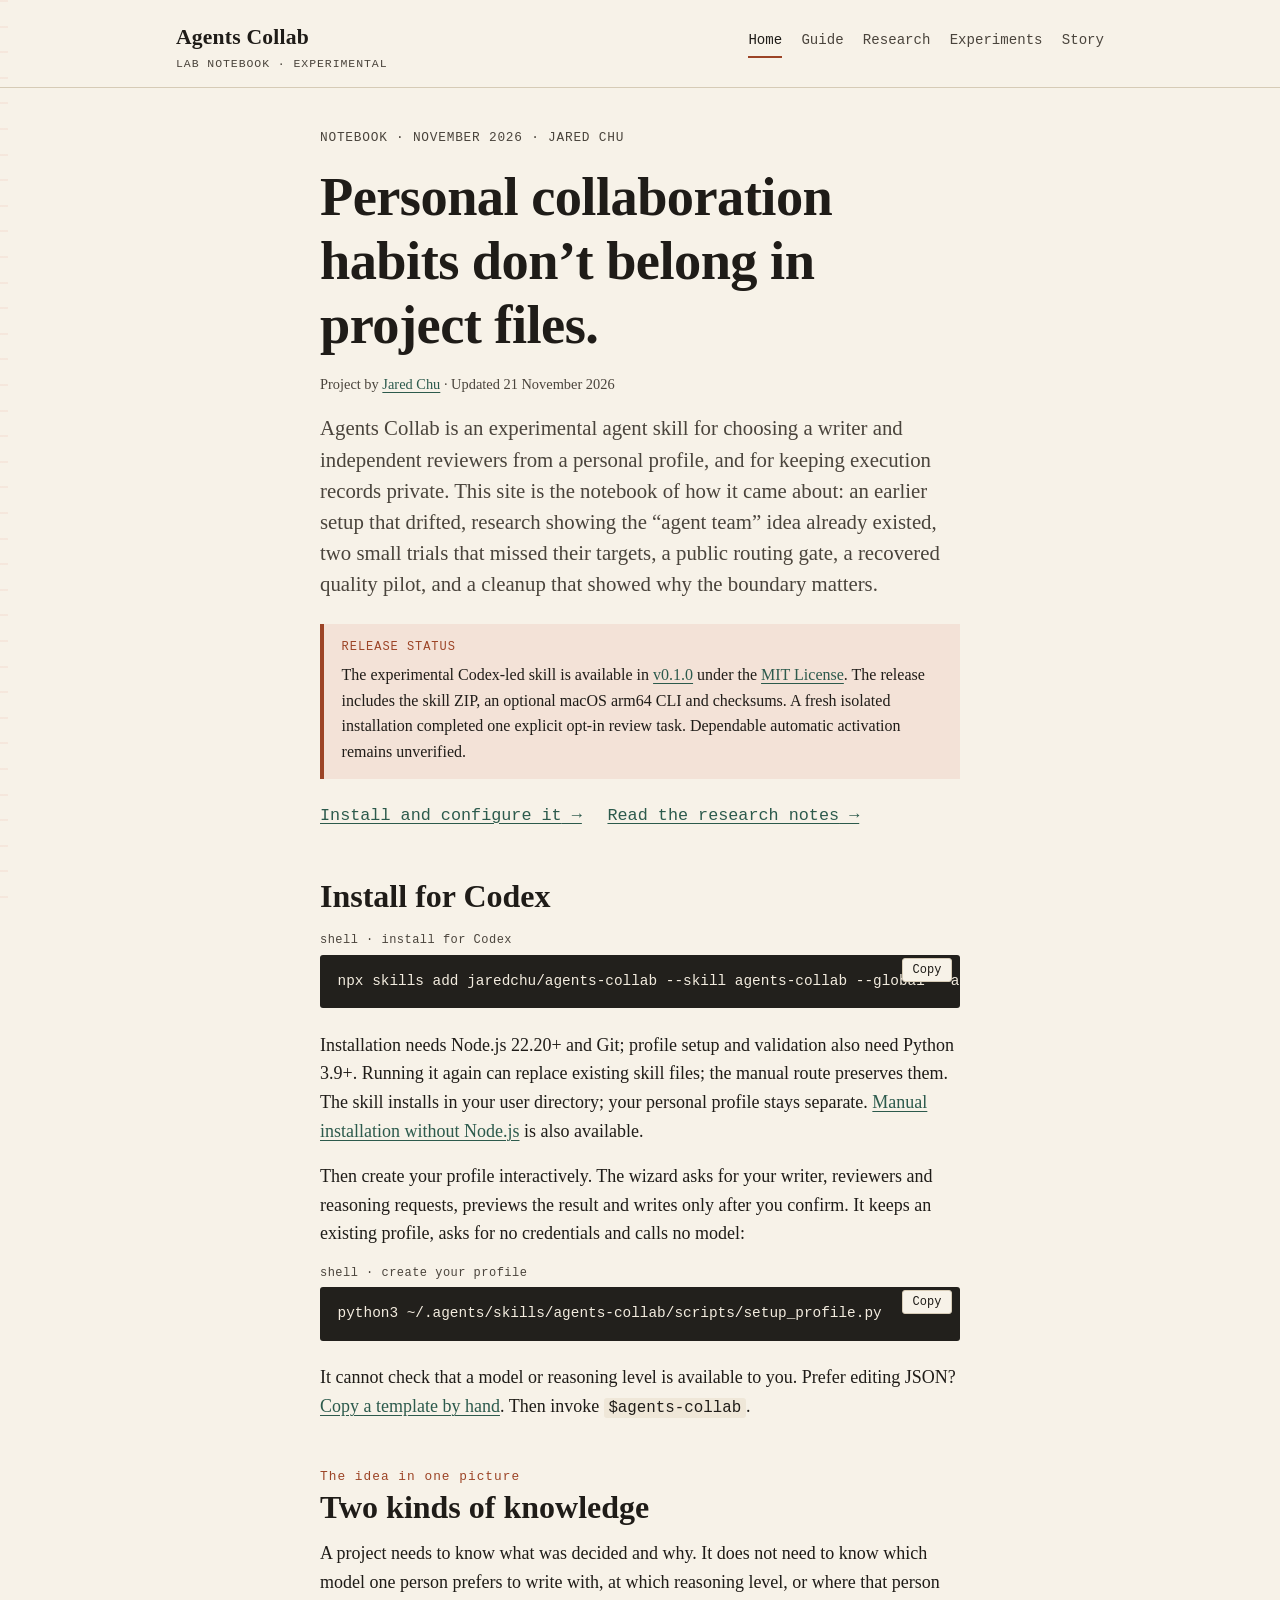
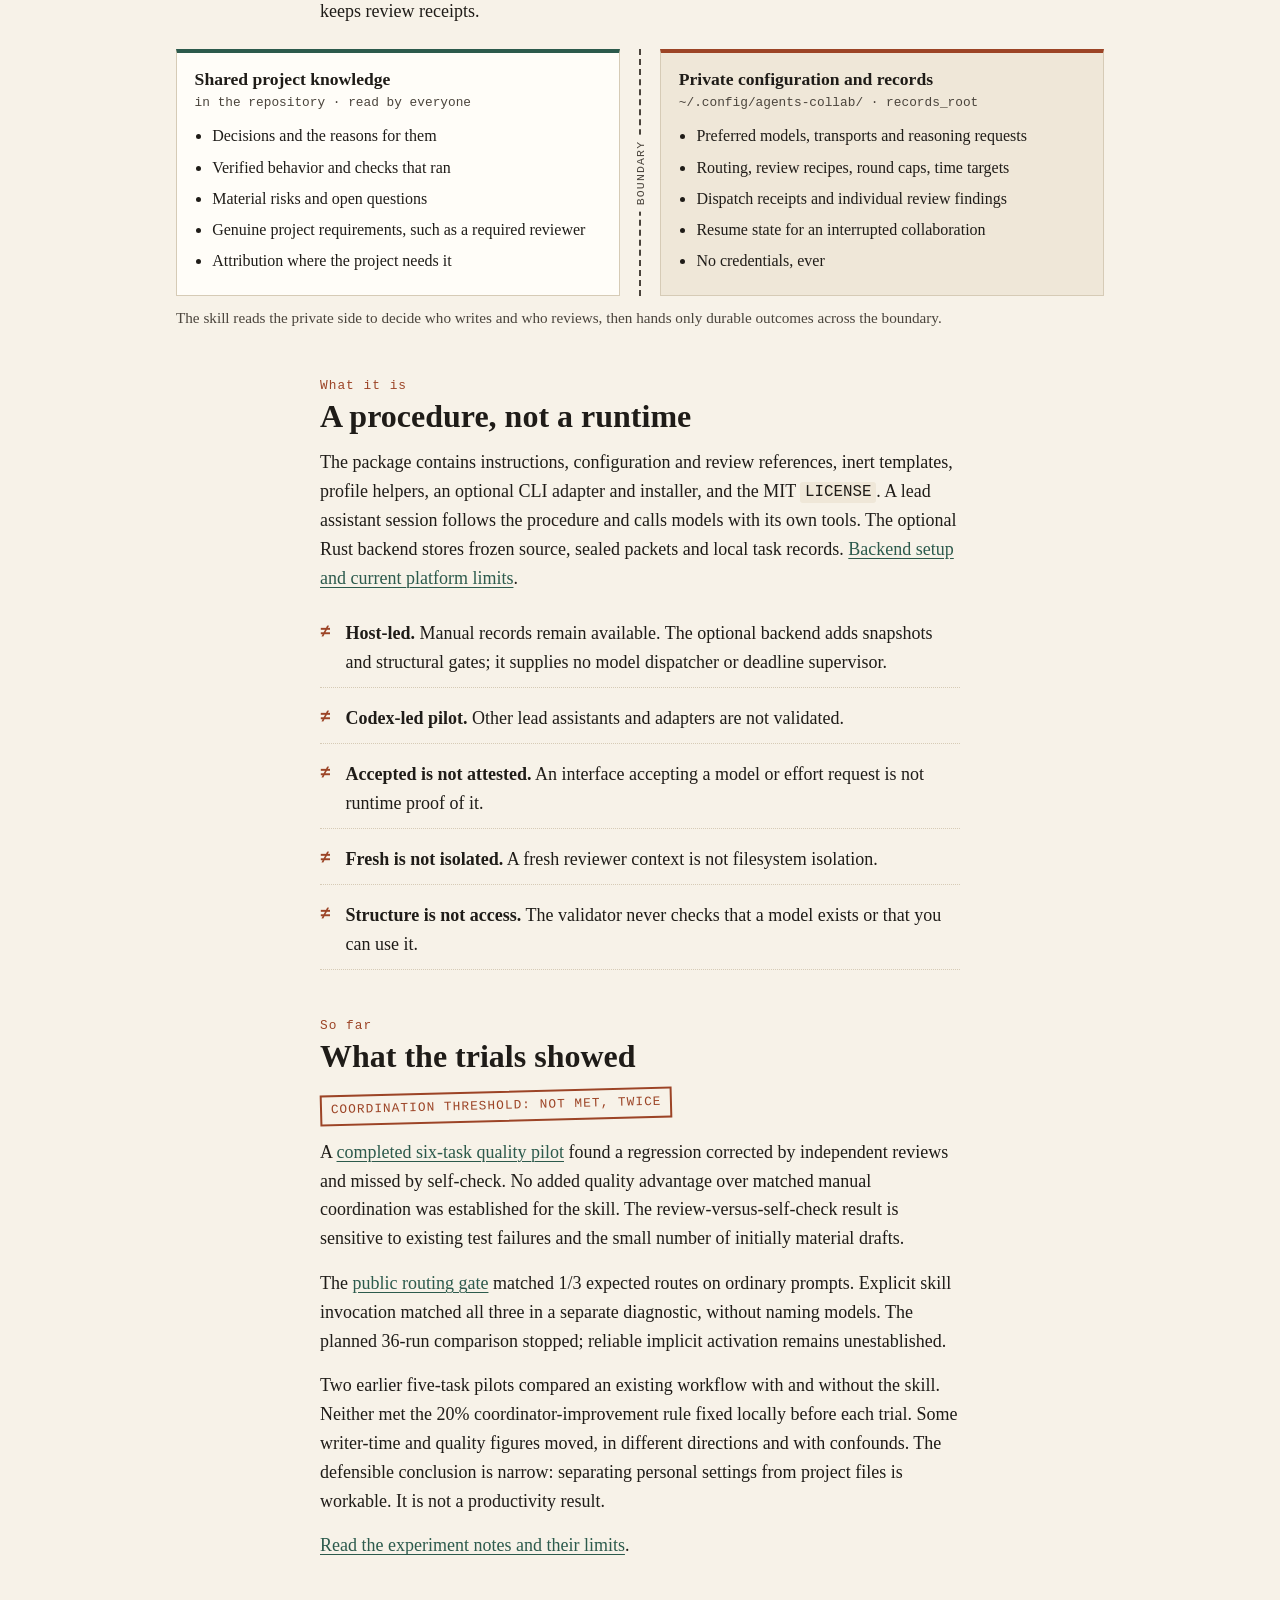
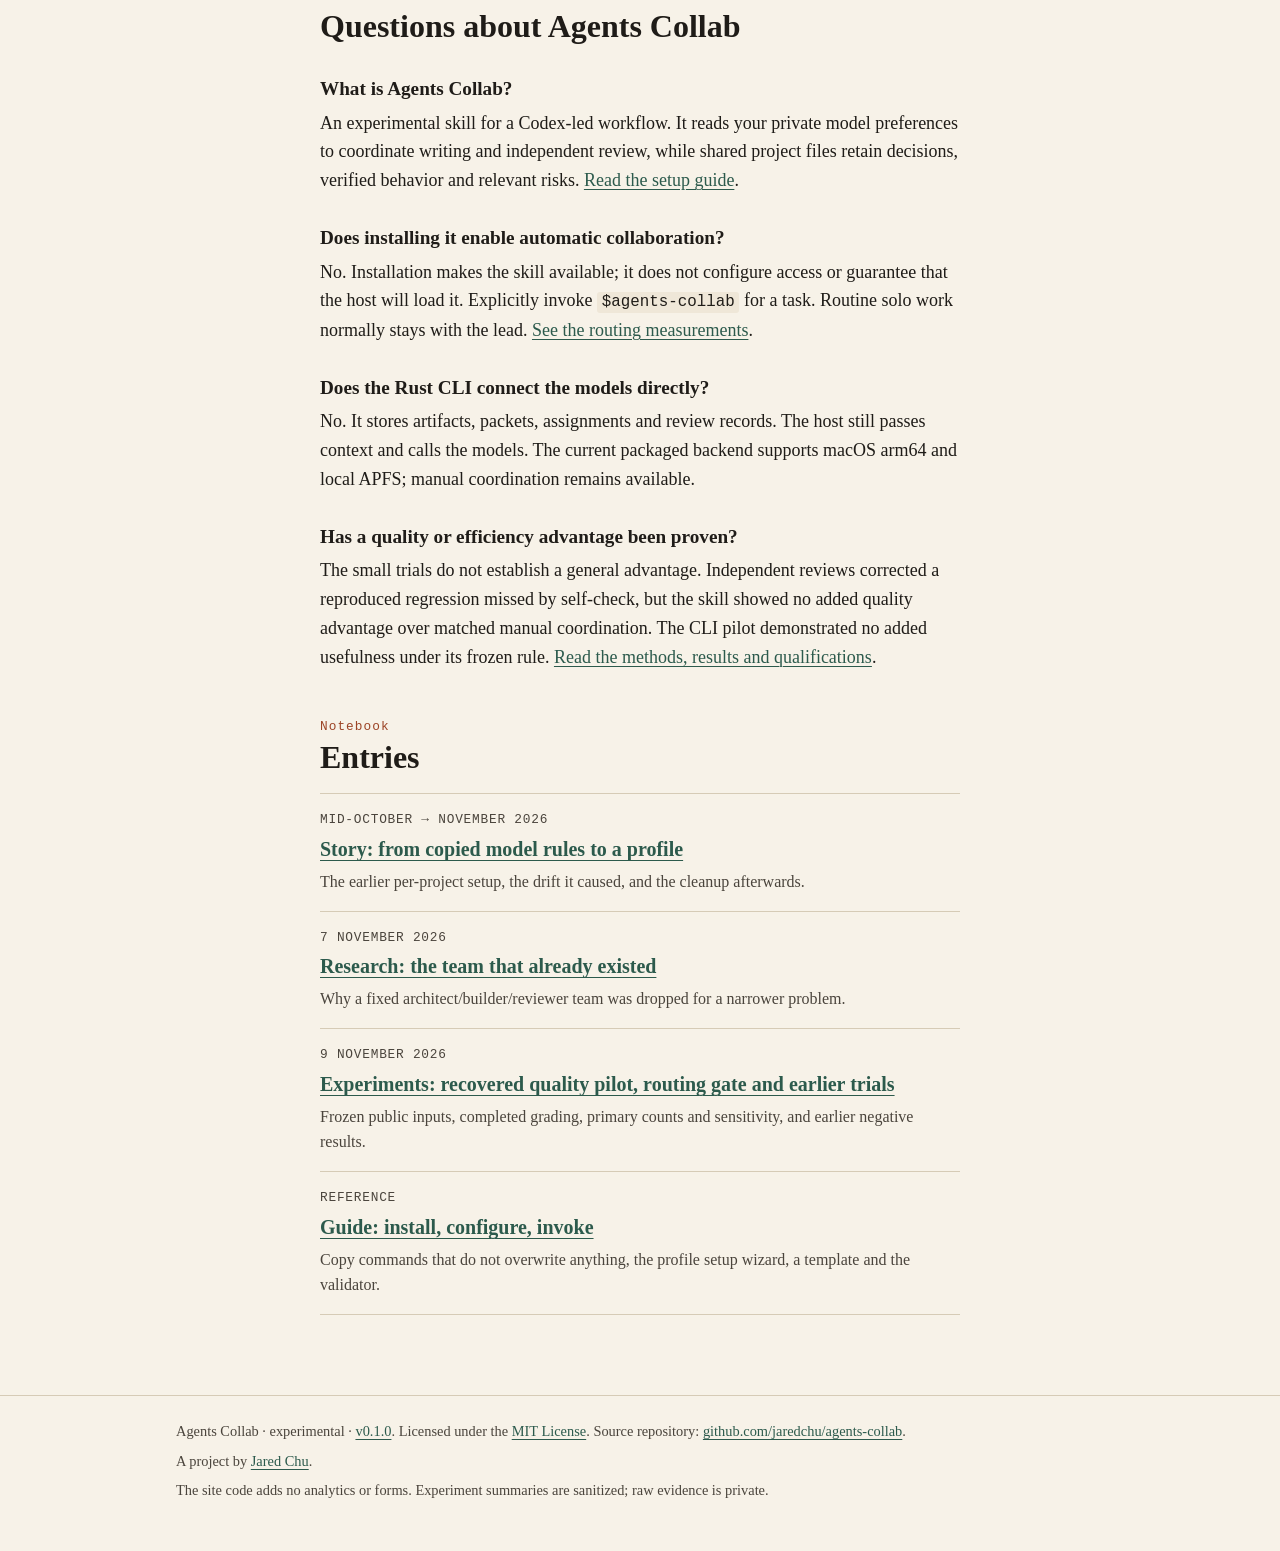
==== commit c2f94729: "Update documentation for the v0.1.0 release" ====
--- a/website/index.html
+++ b/website/index.html
@@ -27,7 +27,7 @@
   <meta name="twitter:description" content="Configure AI writers and independent reviewers outside project files. Explore the experimental skill, optional Rust backend, research and measured results.">
   <meta name="twitter:image" content="https://agents-collab.com/assets/mark.png">
   <link rel="alternate" type="application/json" href="https://agents-collab.com/manifest.json" title="Agents Collab content map">
-  <script type="application/ld+json">{"@context":"https://schema.org","@graph":[{"@type":"Person","@id":"https://agents-collab.com/#creator","name":"Jared Chu","url":"https://cv.jaredchu.com/"},{"@type":"SoftwareSourceCode","@id":"https://agents-collab.com/#project","name":"Agents Collab","url":"https://agents-collab.com/","description":"Experimental agent skill for configured collaboration and independent reviews, with an optional local Rust record backend.","codeRepository":"https://github.com/jaredchu/agents-collab","license":"https://github.com/jaredchu/agents-collab/blob/main/LICENSE","creator":{"@id":"https://agents-collab.com/#creator"}},{"@type":"WebSite","@id":"https://agents-collab.com/#website","name":"Agents Collab","url":"https://agents-collab.com/","inLanguage":"en","creator":{"@id":"https://agents-collab.com/#creator"},"about":{"@id":"https://agents-collab.com/#project"}},{"@type":"WebPage","@id":"https://agents-collab.com/#page","url":"https://agents-collab.com/","name":"Agents Collab — Configurable AI collaboration and independent review","description":"Configure AI writers and independent reviewers outside project files. Explore the experimental skill, optional Rust backend, research and measured results.","inLanguage":"en","dateModified":"2026-11-09","isPartOf":{"@id":"https://agents-collab.com/#website"},"about":{"@id":"https://agents-collab.com/#project"}}]}</script>
+  <script type="application/ld+json">{"@context":"https://schema.org","@graph":[{"@type":"Person","@id":"https://agents-collab.com/#creator","name":"Jared Chu","url":"https://cv.jaredchu.com/"},{"@type":"SoftwareSourceCode","@id":"https://agents-collab.com/#project","name":"Agents Collab","url":"https://agents-collab.com/","description":"Experimental agent skill for configured collaboration and independent reviews, with an optional local Rust record backend.","codeRepository":"https://github.com/jaredchu/agents-collab","license":"https://github.com/jaredchu/agents-collab/blob/main/LICENSE","creator":{"@id":"https://agents-collab.com/#creator"}},{"@type":"WebSite","@id":"https://agents-collab.com/#website","name":"Agents Collab","url":"https://agents-collab.com/","inLanguage":"en","creator":{"@id":"https://agents-collab.com/#creator"},"about":{"@id":"https://agents-collab.com/#project"}},{"@type":"WebPage","@id":"https://agents-collab.com/#page","url":"https://agents-collab.com/","name":"Agents Collab — Configurable AI collaboration and independent review","description":"Configure AI writers and independent reviewers outside project files. Explore the experimental skill, optional Rust backend, research and measured results.","inLanguage":"en","dateModified":"2026-11-21","isPartOf":{"@id":"https://agents-collab.com/#website"},"about":{"@id":"https://agents-collab.com/#project"}}]}</script>
 </head>
 <body>
   <a class="skip-link" href="#main">Skip to content</a>
@@ -50,12 +50,12 @@
     <article class="page">
       <p class="kicker">Notebook · November 2026 · Jared Chu</p>
       <h1>Personal collaboration habits don’t belong in project files.</h1>
-      <p class="page-meta">Project by <a href="https://cv.jaredchu.com/">Jared Chu</a> · Updated <time datetime="2026-11-09">9 November 2026</time></p>
+      <p class="page-meta">Project by <a href="https://cv.jaredchu.com/">Jared Chu</a> · Updated <time datetime="2026-11-21">21 November 2026</time></p>
       <p class="lede">Agents Collab is an experimental agent skill for choosing a writer and independent reviewers from a personal profile, and for keeping execution records private. This site is the notebook of how it came about: an earlier setup that drifted, research showing the “agent team” idea already existed, two small trials that missed their targets, a public routing gate, a recovered quality pilot, and a cleanup that showed why the boundary matters.</p>
 
       <div class="note" role="note">
         <span class="label">Release status</span>
-        <p>Pre-release. The skill comes from a Codex-led pilot. It is licensed under the <a href="https://github.com/jaredchu/agents-collab/blob/main/LICENSE">MIT License</a>, and its source is at <a href="https://github.com/jaredchu/agents-collab">github.com/jaredchu/agents-collab</a>. The guide and notes below are complete and readable now.</p>
+        <p>The experimental Codex-led skill is available in <a href="https://github.com/jaredchu/agents-collab/releases/tag/v0.1.0">v0.1.0</a> under the <a href="https://github.com/jaredchu/agents-collab/blob/main/LICENSE">MIT License</a>. The release includes the skill ZIP, an optional macOS arm64 CLI and checksums. A fresh isolated installation completed one explicit opt-in review task. Dependable automatic activation remains unverified.</p>
       </div>
 
       <p class="next-links cta">
@@ -149,7 +149,7 @@
 
   <footer class="site-footer">
     <div class="inner">
-      <p>Agents Collab · experimental and pre-release. Licensed under the <a href="https://github.com/jaredchu/agents-collab/blob/main/LICENSE">MIT License</a>. Source repository: <a href="https://github.com/jaredchu/agents-collab">github.com/jaredchu/agents-collab</a>.</p>
+      <p>Agents Collab · experimental · <a href="https://github.com/jaredchu/agents-collab/releases/tag/v0.1.0">v0.1.0</a>. Licensed under the <a href="https://github.com/jaredchu/agents-collab/blob/main/LICENSE">MIT License</a>. Source repository: <a href="https://github.com/jaredchu/agents-collab">github.com/jaredchu/agents-collab</a>.</p>
       <p>A project by <a href="https://cv.jaredchu.com/">Jared Chu</a>.</p>
       <p>The site code adds no analytics or forms. Experiment summaries are sanitized; raw evidence is private.</p>
     </div>
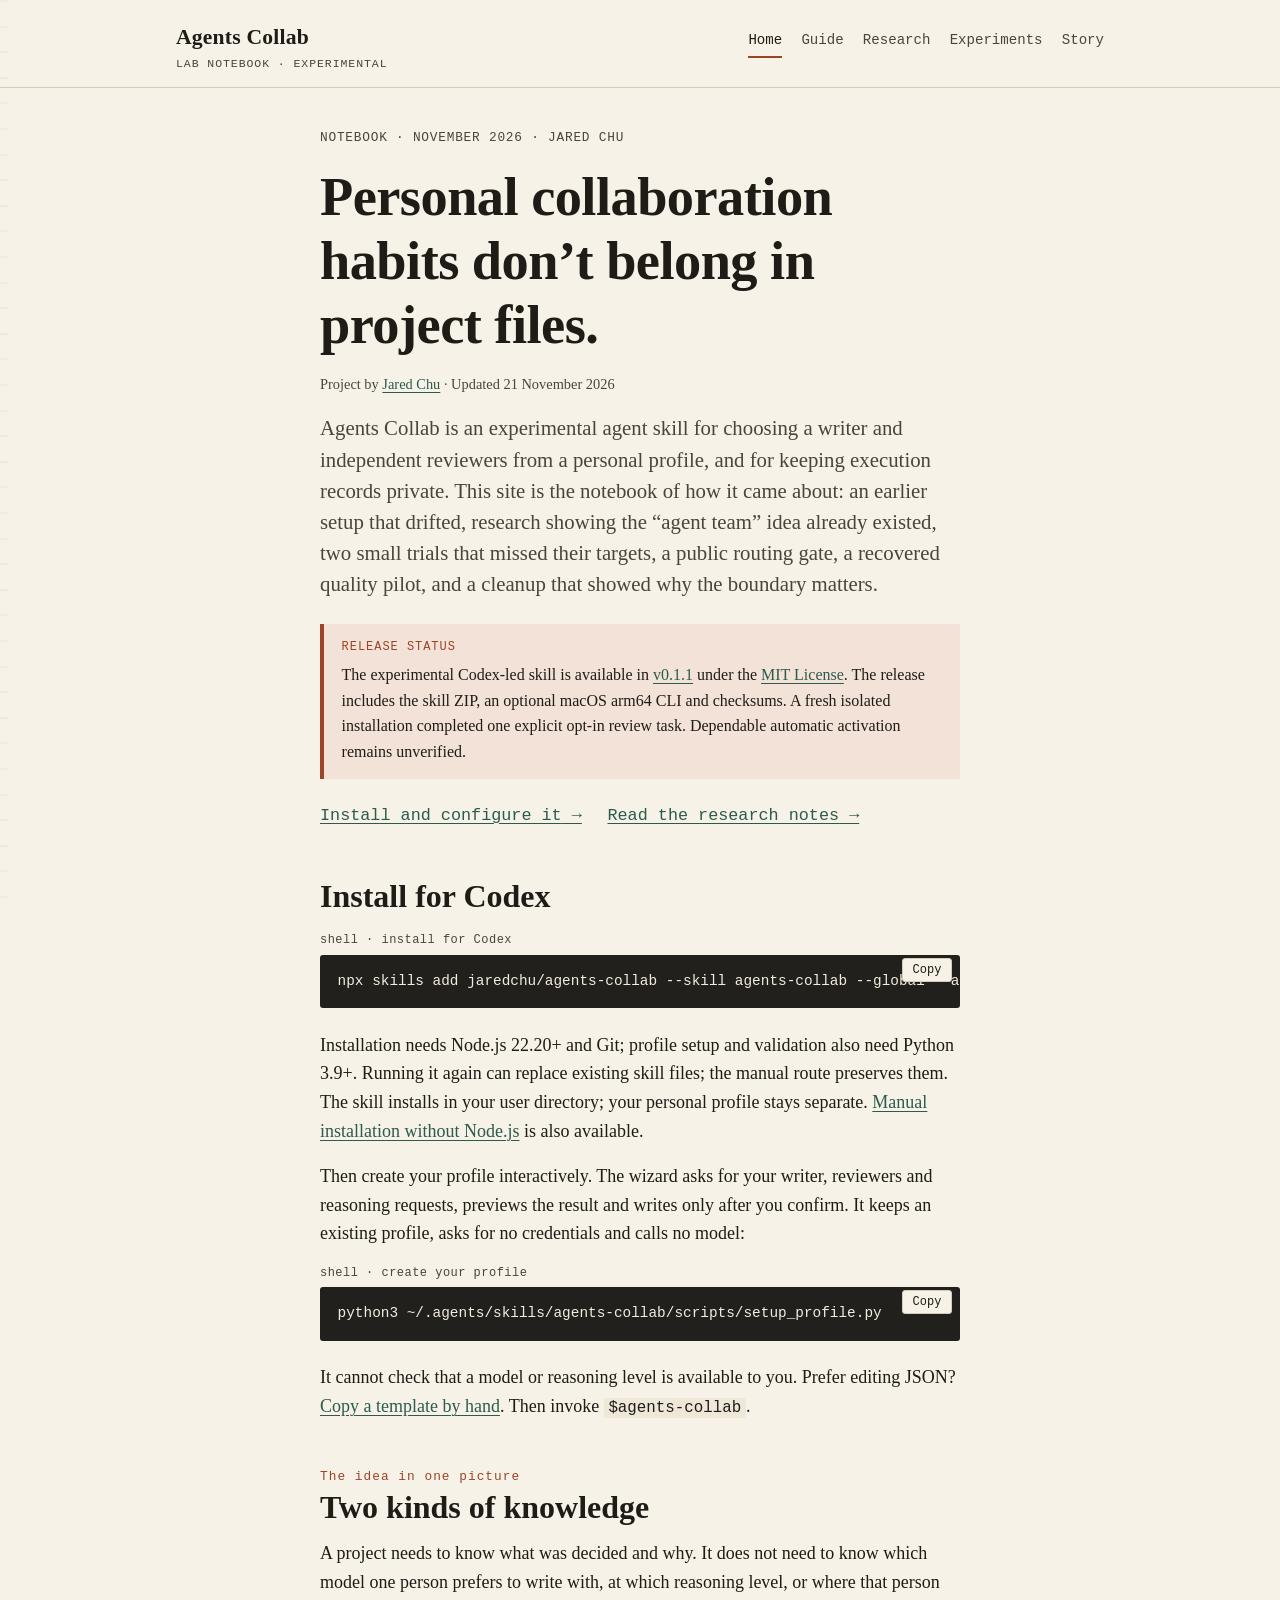
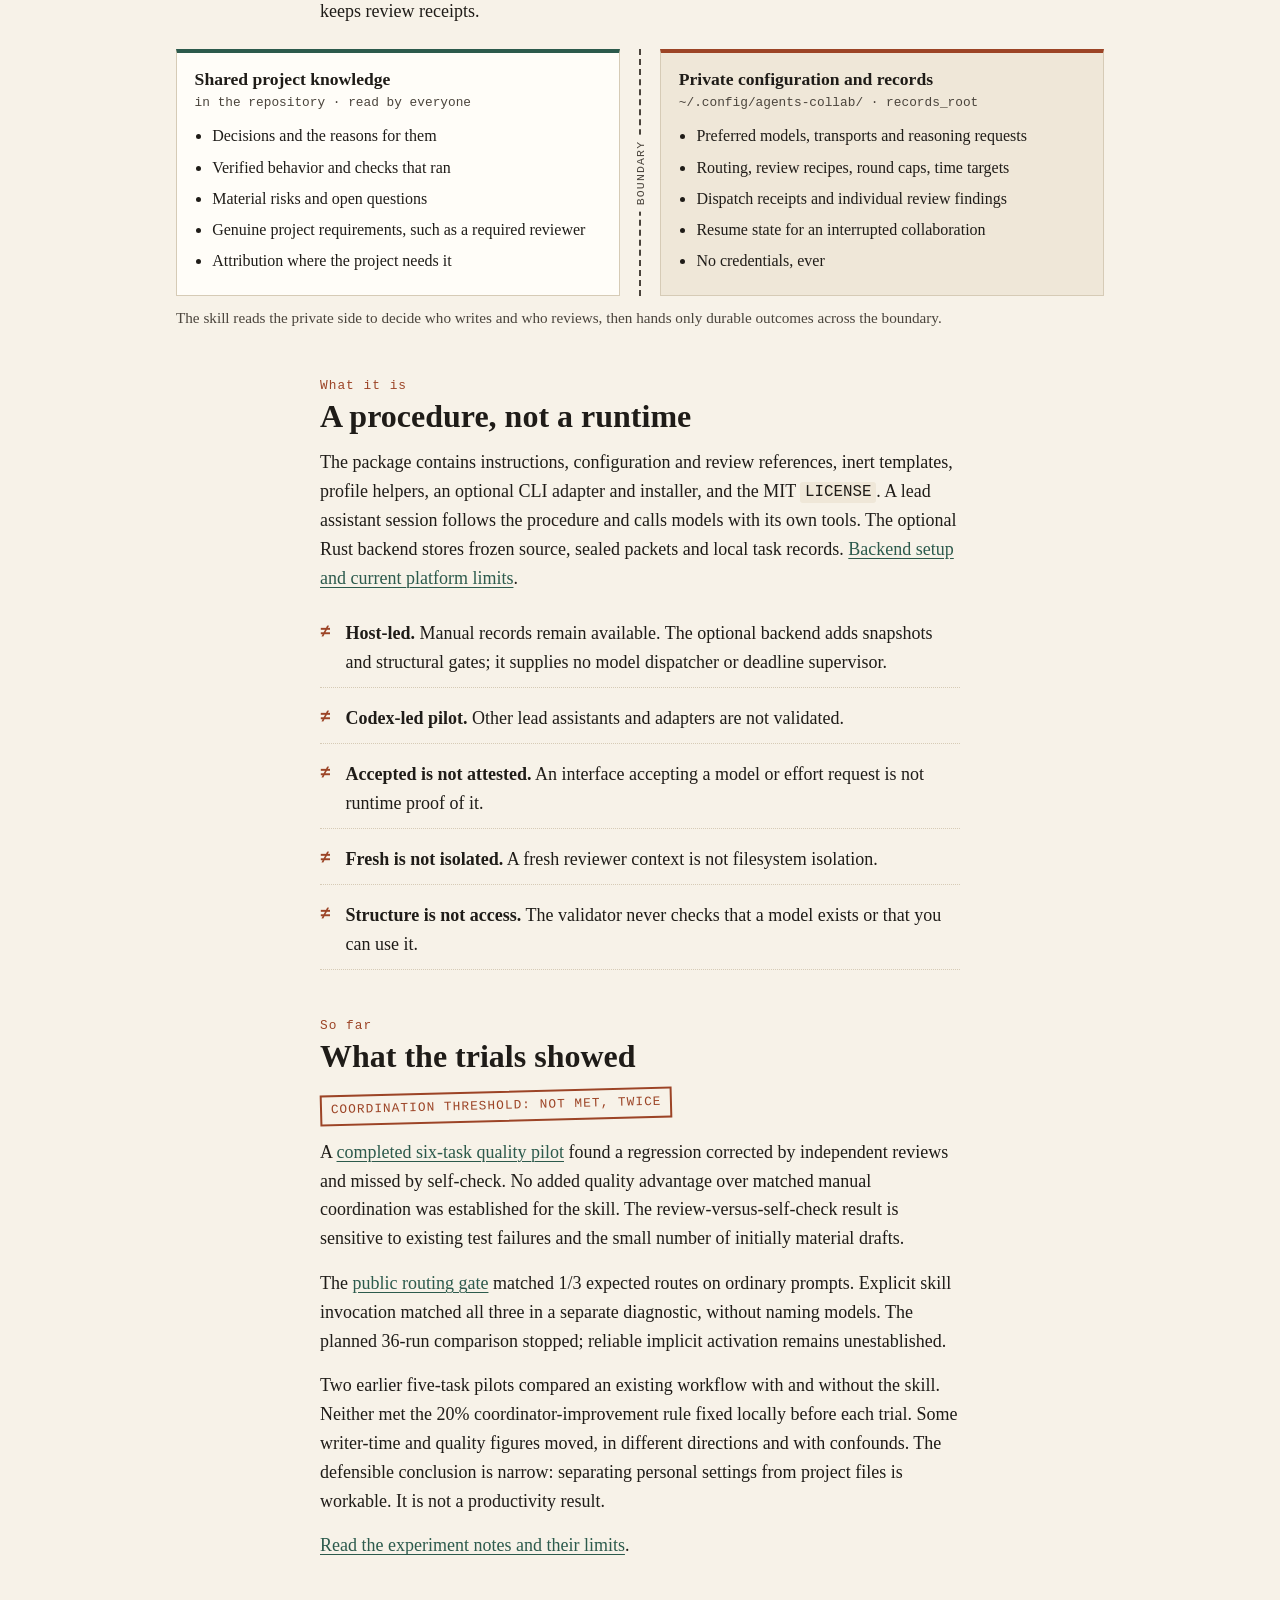
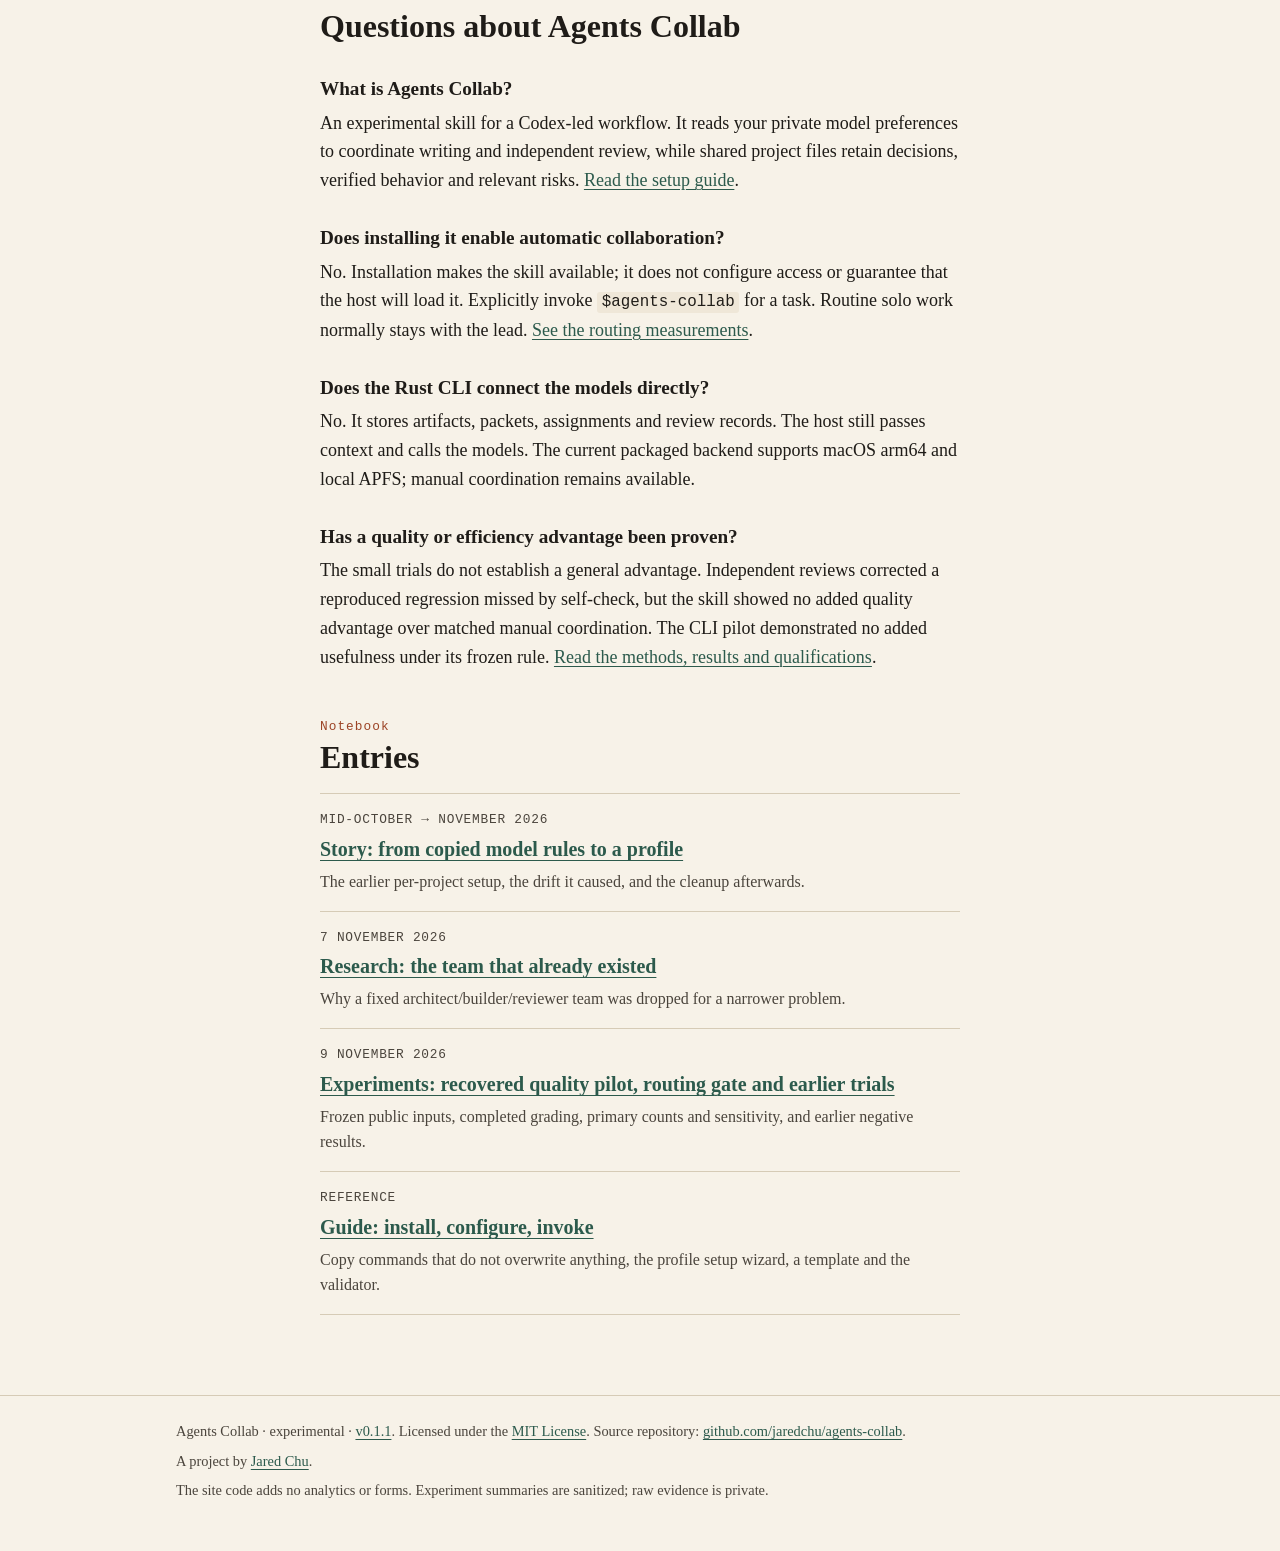
==== commit d9bc90cb: "Update Agents Collab install pins to v0.1.1 Link the public site and installation docs to the verifi" ====
--- a/website/index.html
+++ b/website/index.html
@@ -55,7 +55,7 @@
 
       <div class="note" role="note">
         <span class="label">Release status</span>
-        <p>The experimental Codex-led skill is available in <a href="https://github.com/jaredchu/agents-collab/releases/tag/v0.1.0">v0.1.0</a> under the <a href="https://github.com/jaredchu/agents-collab/blob/main/LICENSE">MIT License</a>. The release includes the skill ZIP, an optional macOS arm64 CLI and checksums. A fresh isolated installation completed one explicit opt-in review task. Dependable automatic activation remains unverified.</p>
+        <p>The experimental Codex-led skill is available in <a href="https://github.com/jaredchu/agents-collab/releases/tag/v0.1.1">v0.1.1</a> under the <a href="https://github.com/jaredchu/agents-collab/blob/main/LICENSE">MIT License</a>. The release includes the skill ZIP, an optional macOS arm64 CLI and checksums. A fresh isolated installation completed one explicit opt-in review task. Dependable automatic activation remains unverified.</p>
       </div>
 
       <p class="next-links cta">
@@ -149,7 +149,7 @@
 
   <footer class="site-footer">
     <div class="inner">
-      <p>Agents Collab · experimental · <a href="https://github.com/jaredchu/agents-collab/releases/tag/v0.1.0">v0.1.0</a>. Licensed under the <a href="https://github.com/jaredchu/agents-collab/blob/main/LICENSE">MIT License</a>. Source repository: <a href="https://github.com/jaredchu/agents-collab">github.com/jaredchu/agents-collab</a>.</p>
+      <p>Agents Collab · experimental · <a href="https://github.com/jaredchu/agents-collab/releases/tag/v0.1.1">v0.1.1</a>. Licensed under the <a href="https://github.com/jaredchu/agents-collab/blob/main/LICENSE">MIT License</a>. Source repository: <a href="https://github.com/jaredchu/agents-collab">github.com/jaredchu/agents-collab</a>.</p>
       <p>A project by <a href="https://cv.jaredchu.com/">Jared Chu</a>.</p>
       <p>The site code adds no analytics or forms. Experiment summaries are sanitized; raw evidence is private.</p>
     </div>
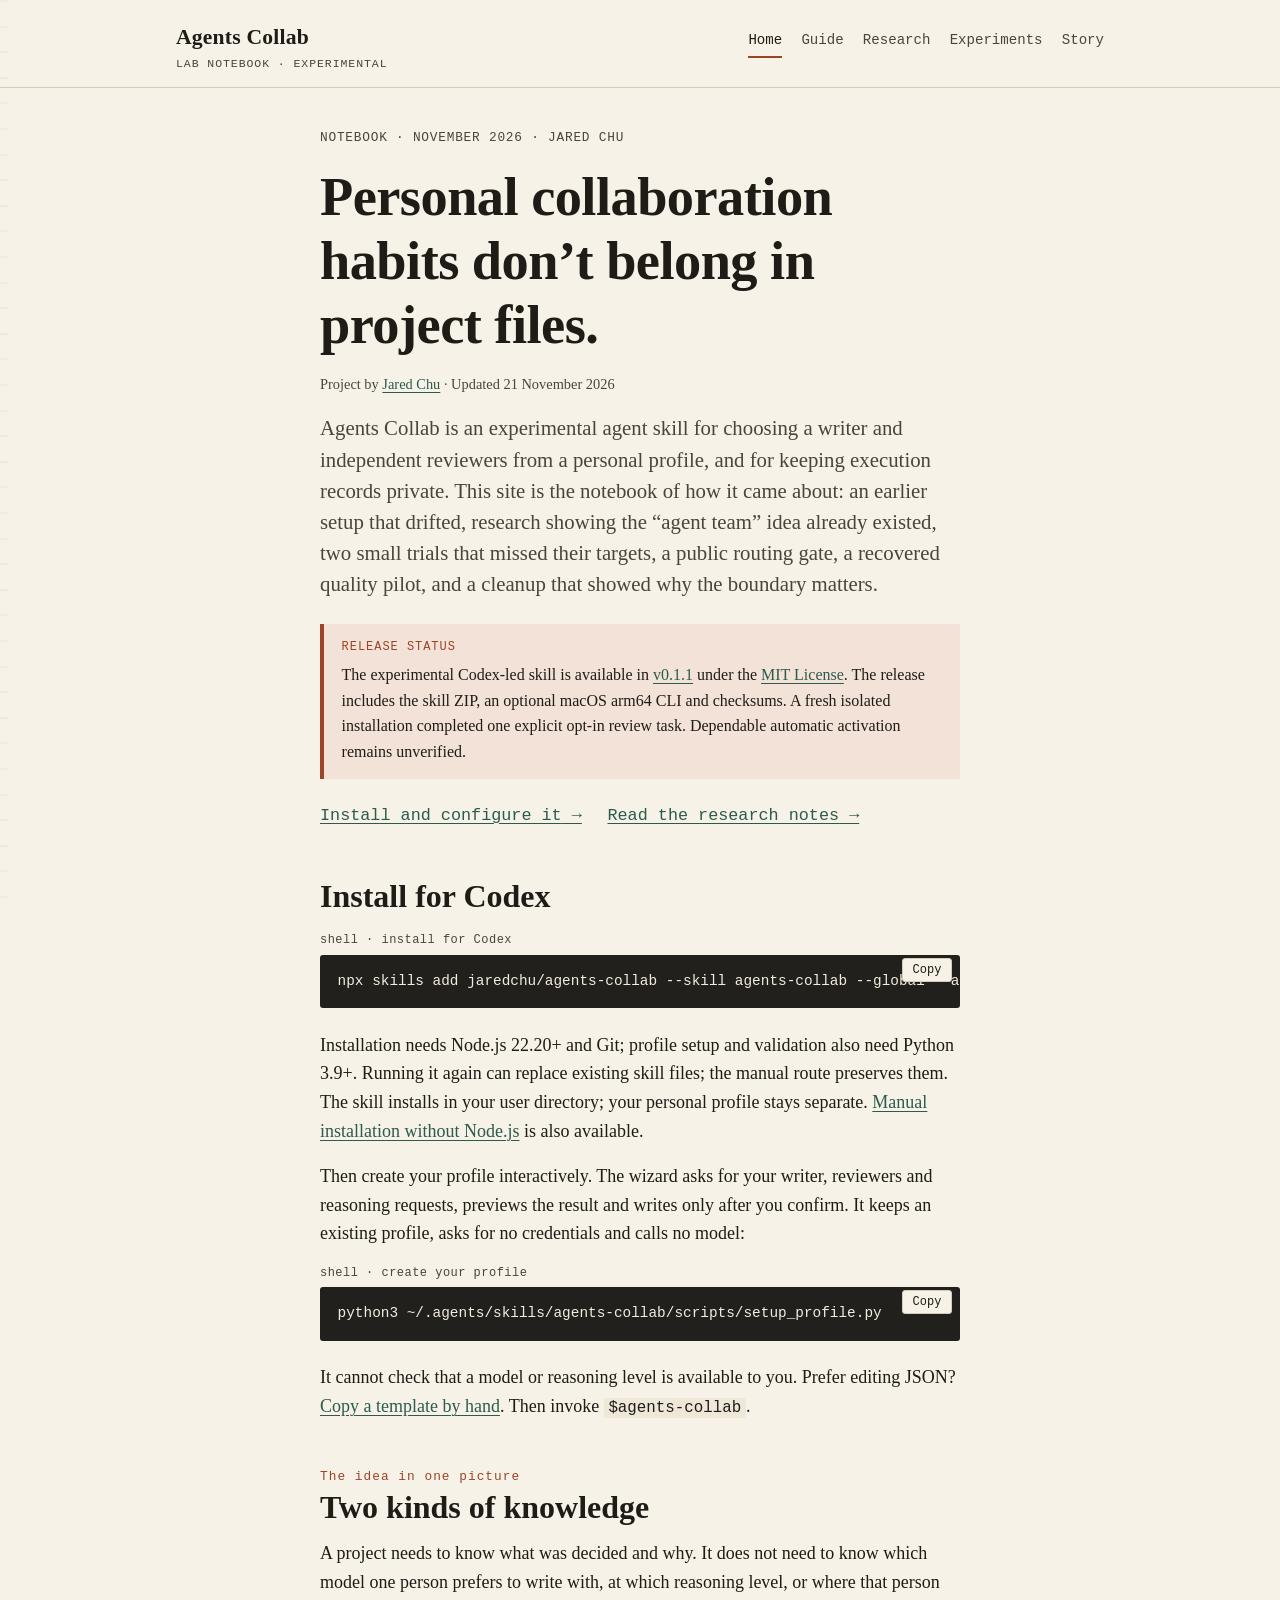
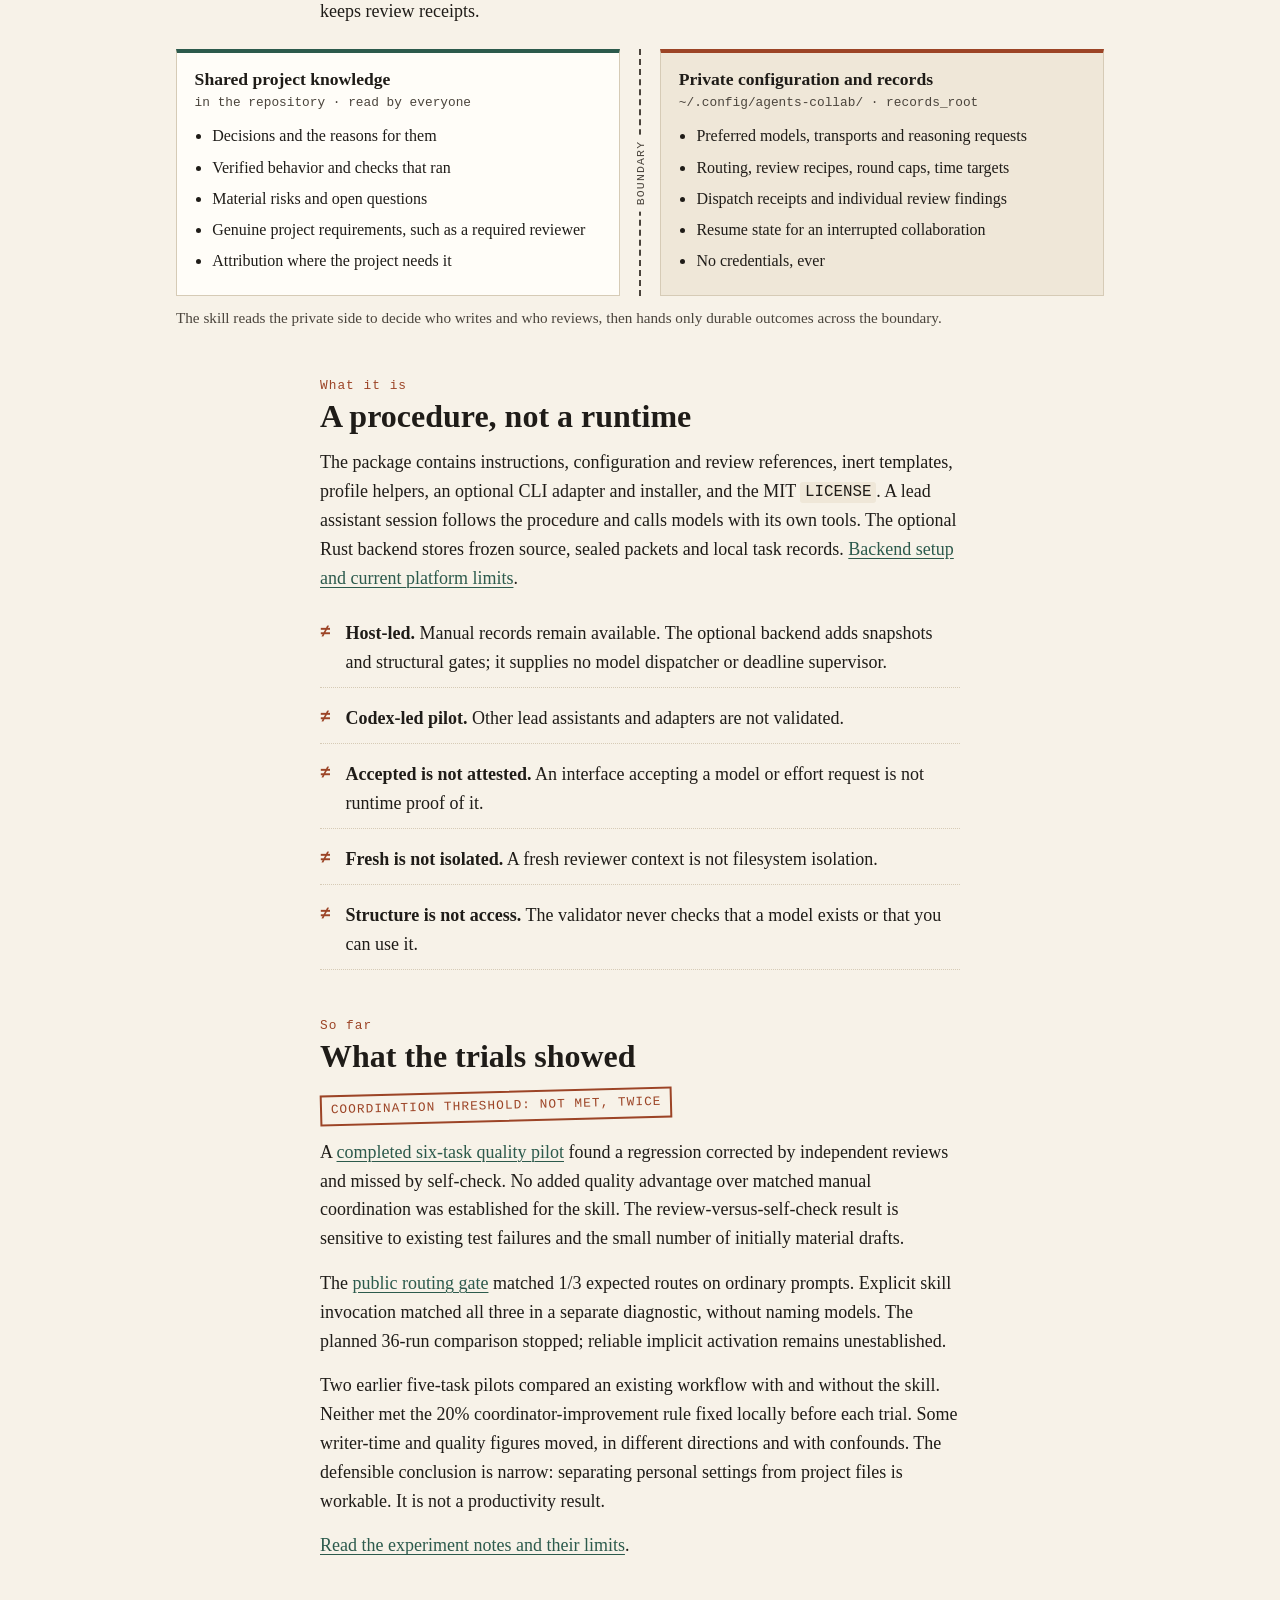
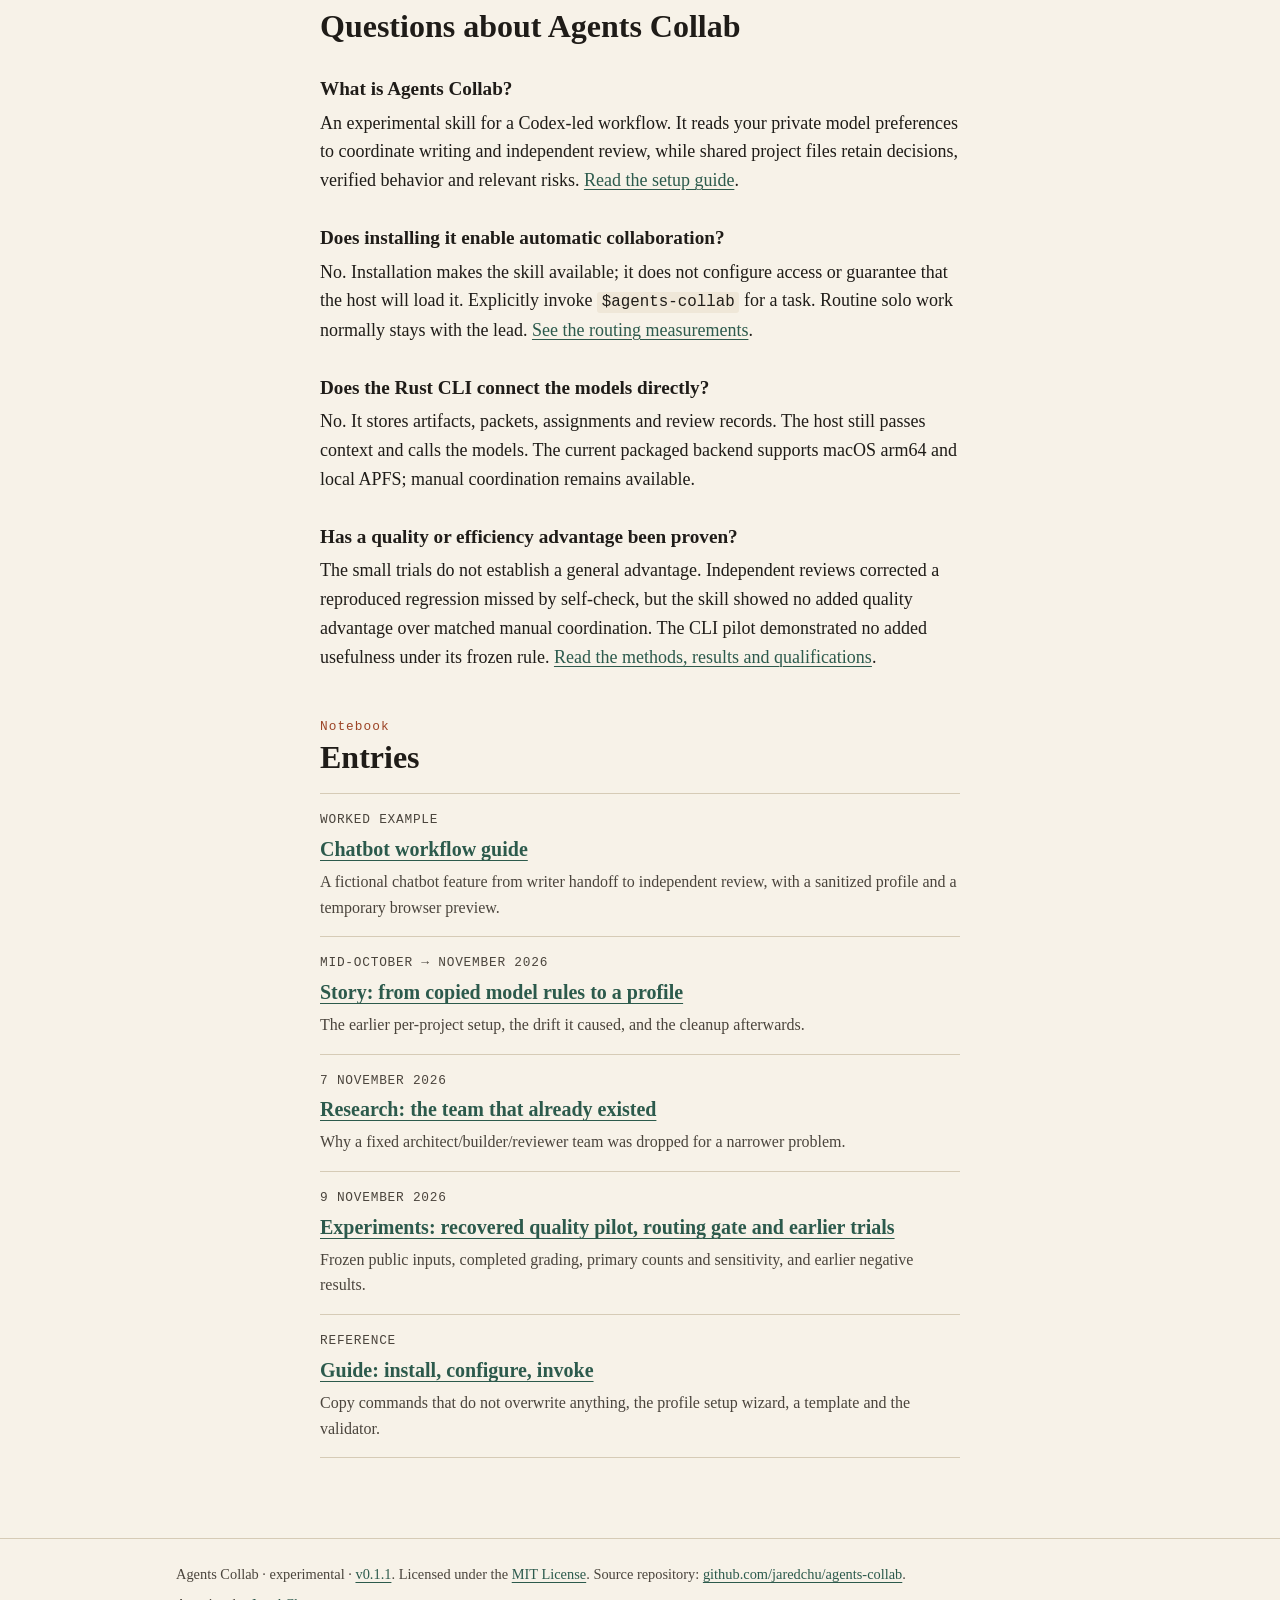
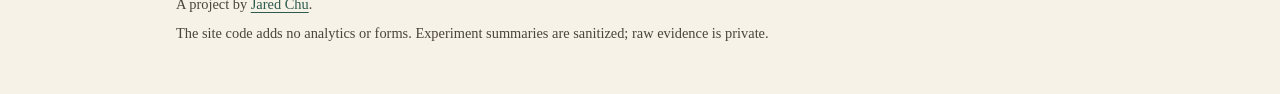
==== commit da7215a0: "Link the four-skill chatbot workflow guide Co-authored-by: Codex <noreply@openai.com>" ====
--- a/website/index.html
+++ b/website/index.html
@@ -139,6 +139,7 @@
 
       <h2 id="entries"><span class="num">Notebook</span>Entries</h2>
       <ul class="entries">
+        <li><span class="meta">Worked example</span><a href="https://github.com/jaredchu/ai-workflow-chatbot#readme">Chatbot workflow guide</a><p>A fictional chatbot feature from writer handoff to independent review, with a sanitized profile and a temporary browser preview.</p></li>
         <li><span class="meta">Mid-October → November 2026</span><a href="story/">Story: from copied model rules to a profile</a><p>The earlier per-project setup, the drift it caused, and the cleanup afterwards.</p></li>
         <li><span class="meta">7 November 2026</span><a href="research/">Research: the team that already existed</a><p>Why a fixed architect/builder/reviewer team was dropped for a narrower problem.</p></li>
         <li><span class="meta">9 November 2026</span><a href="experiments/">Experiments: recovered quality pilot, routing gate and earlier trials</a><p>Frozen public inputs, completed grading, primary counts and sensitivity, and earlier negative results.</p></li>
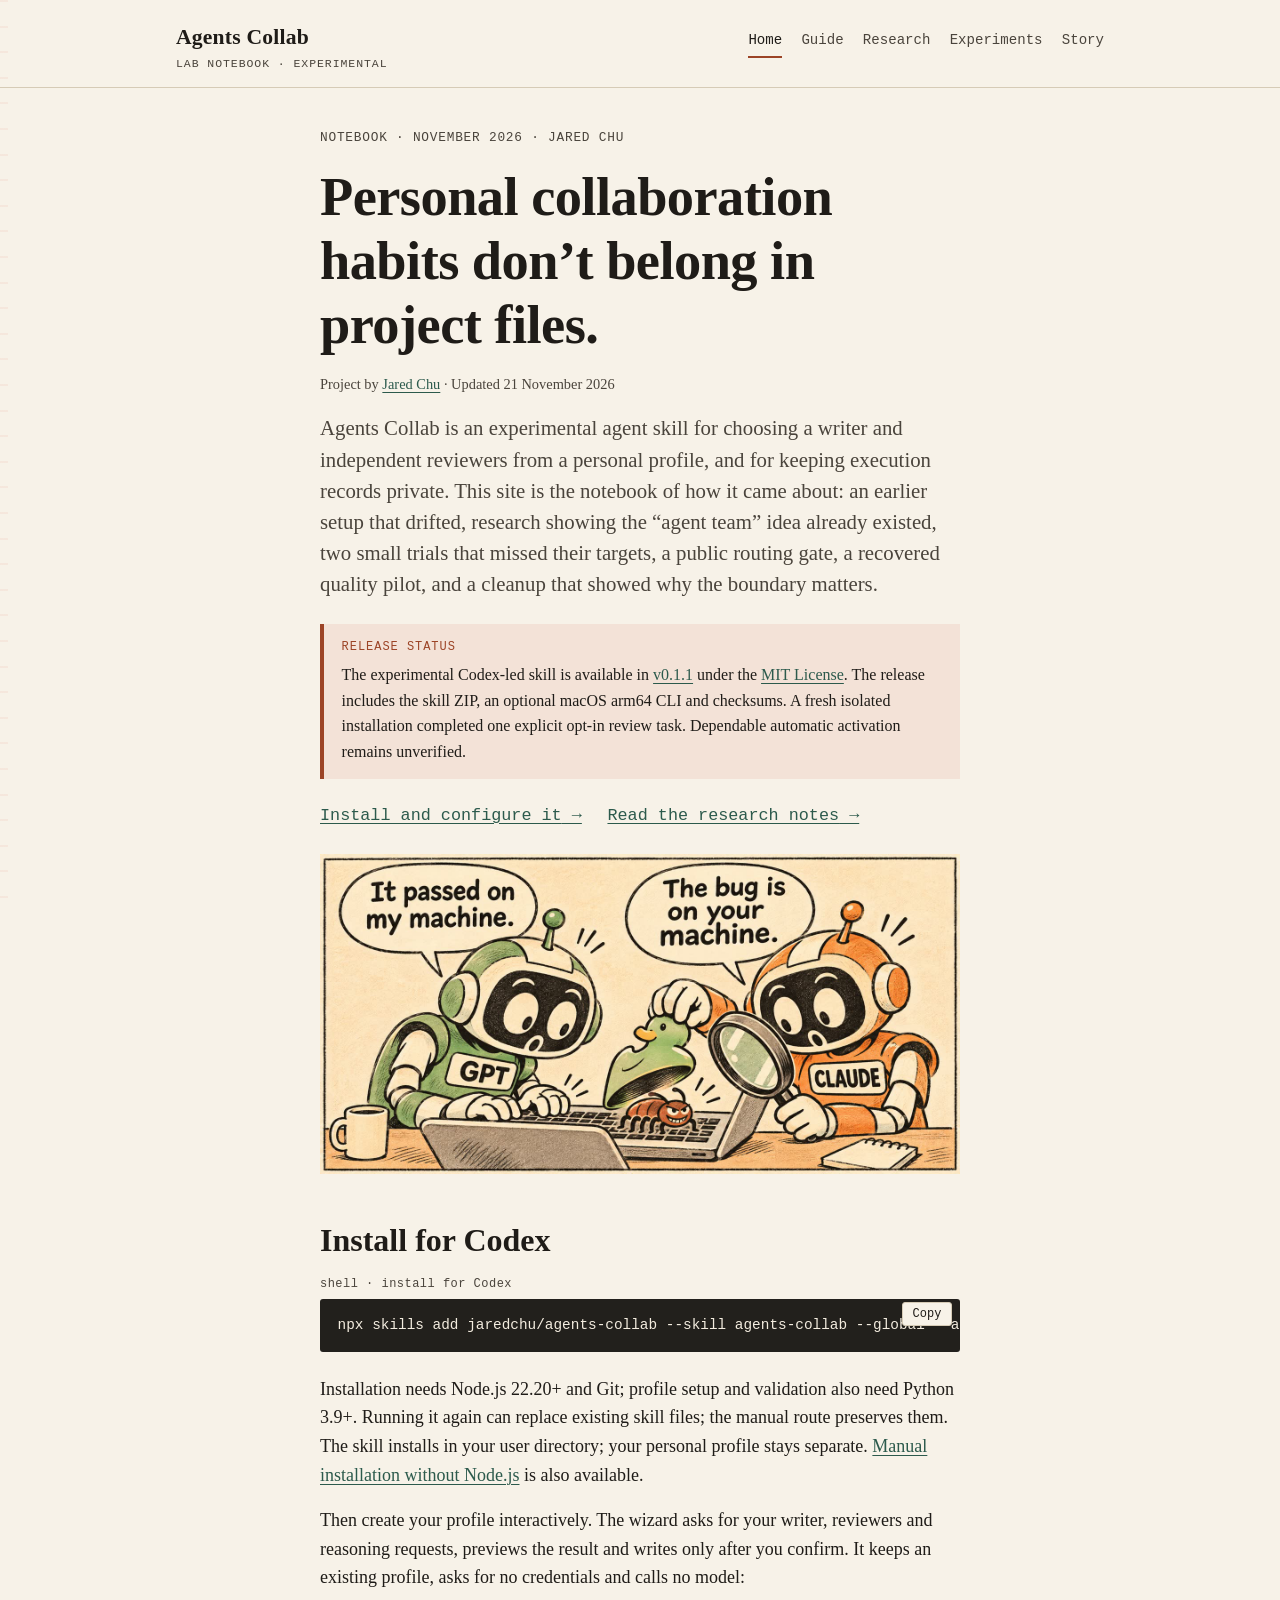
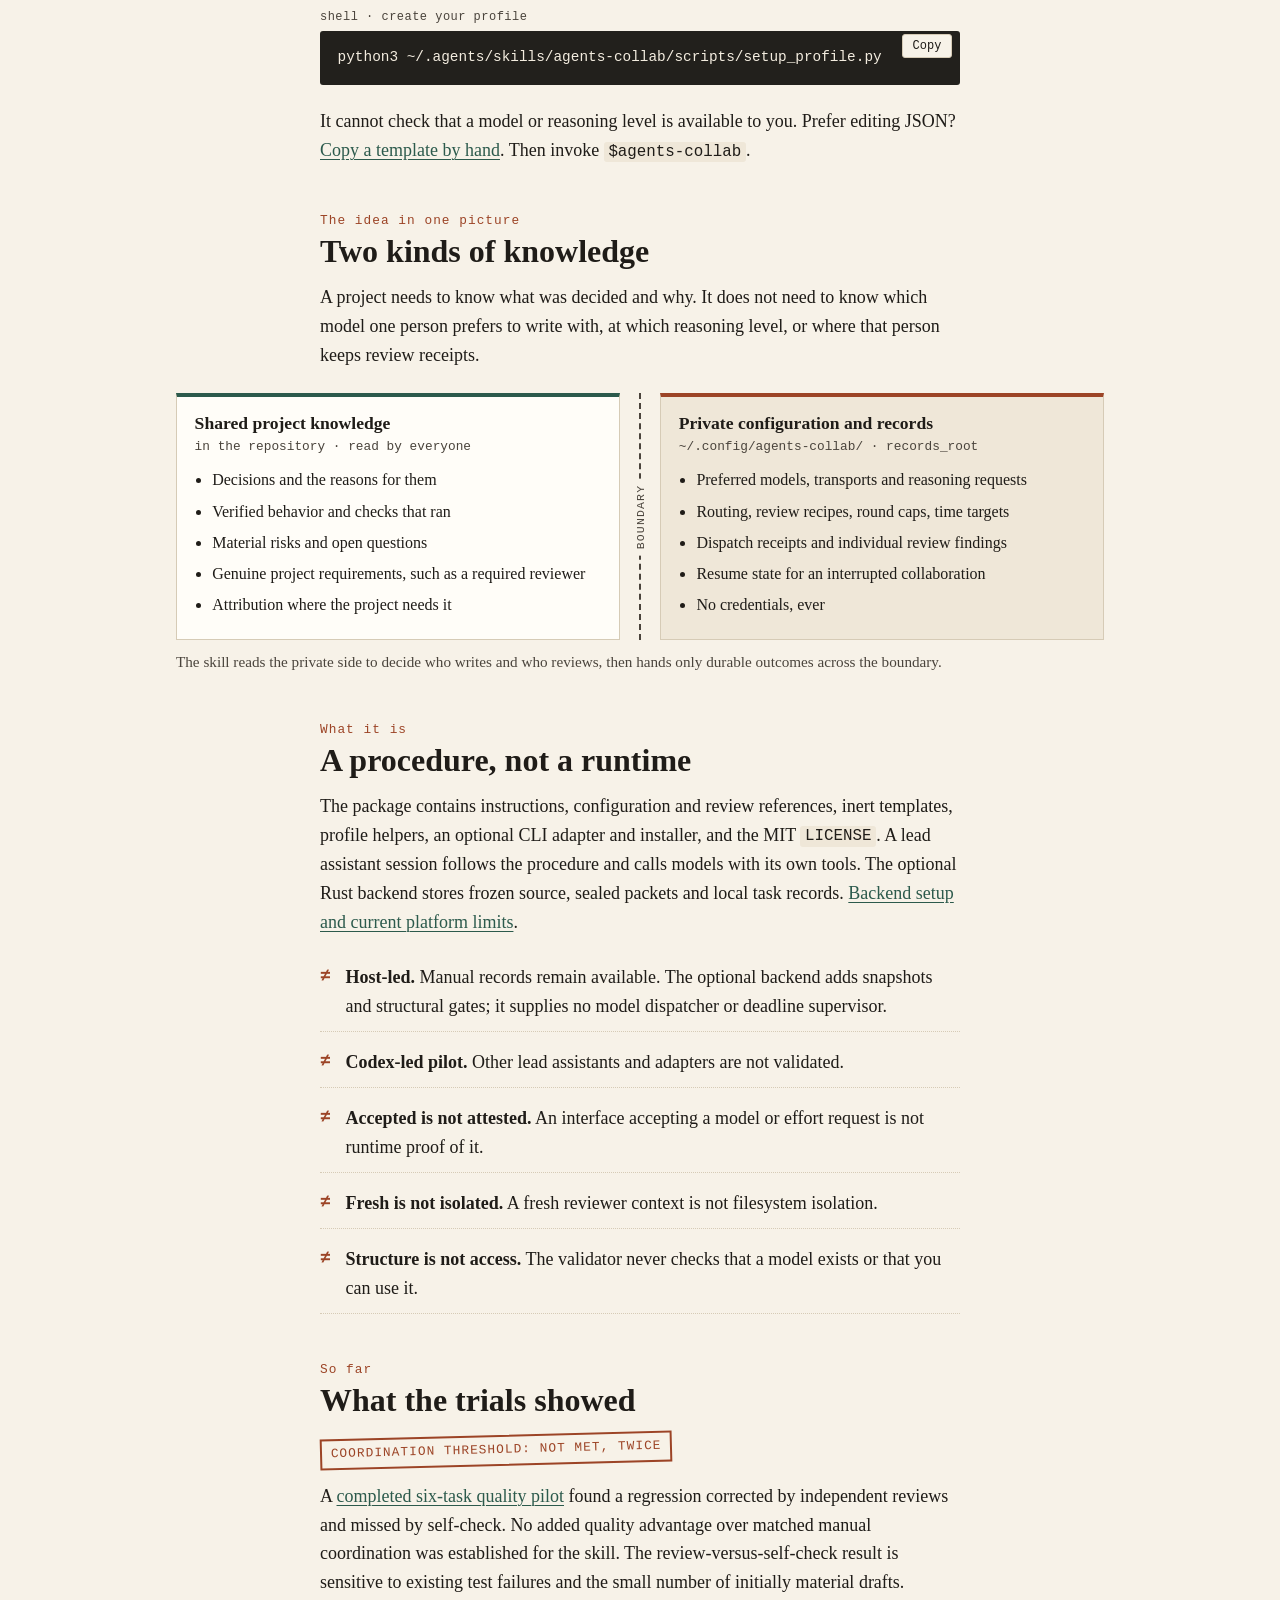
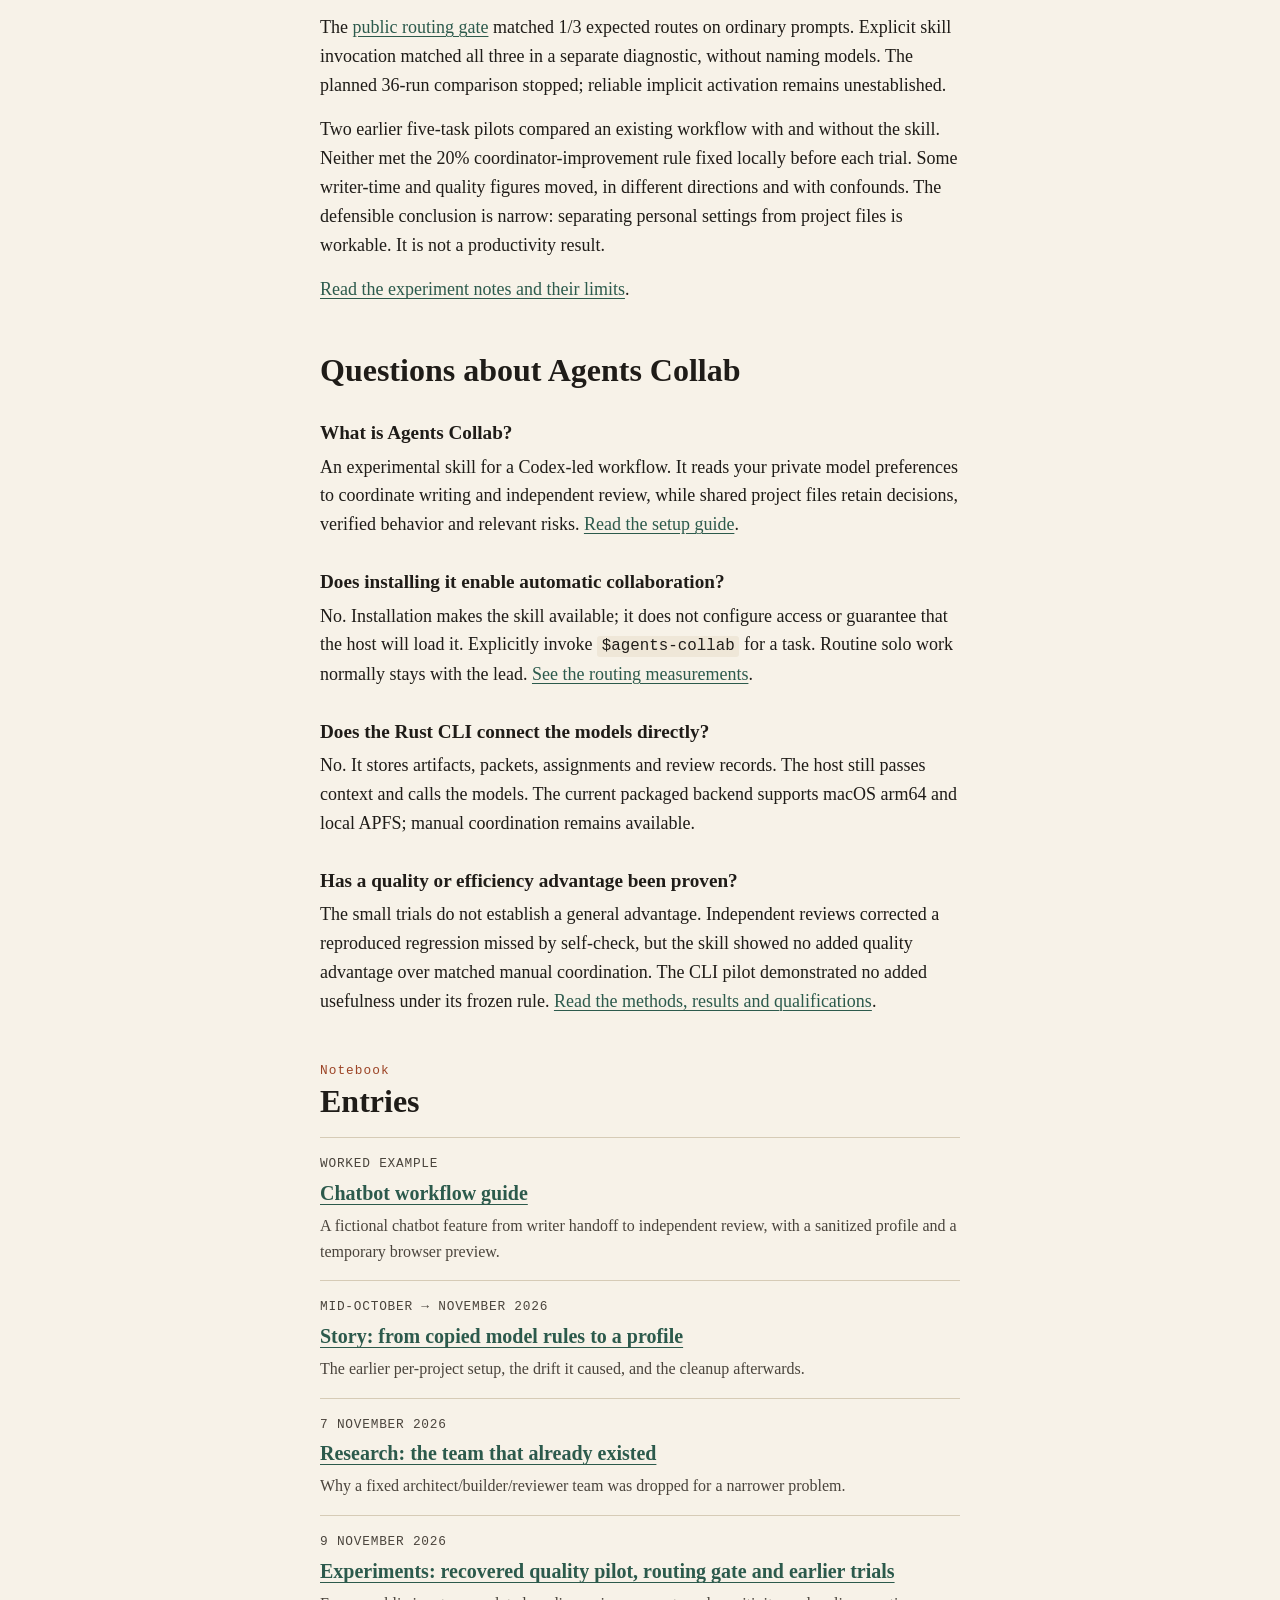
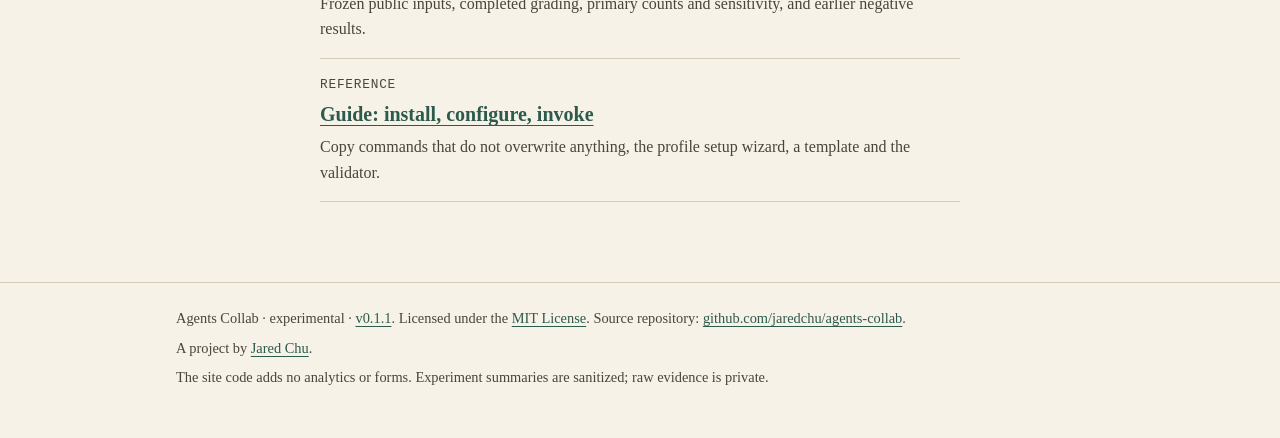
==== commit 89957979: "Add GPT and Claude debugging comic" ====
--- a/website/index.html
+++ b/website/index.html
@@ -62,6 +62,9 @@
         <a href="guide/">Install and configure it</a>
         <a href="research/">Read the research notes</a>
       </p>
+
+      <img class="collab-comic" src="assets/gpt-claude-debugging.jpg" width="1440" height="720" loading="lazy"
+           alt="GPT says, “It passed on my machine.” Claude lifts a rubber duck, revealing a bug on the keyboard, and replies, “The bug is on your machine.”">
 
       <h2 id="install">Install for Codex</h2>
       <div class="code-block">
--- a/website/assets/site.css
+++ b/website/assets/site.css
@@ -107,6 +107,7 @@
 main { padding: 2.5rem 1.25rem 4rem; }
 .page { max-width: var(--measure); margin: 0 auto; }
 .wide { max-width: var(--wide); margin-left: auto; margin-right: auto; }
+.collab-comic { display: block; max-width: 100%; height: auto; margin: 1.5rem 0 0; }
 
 h1, h2, h3 { line-height: 1.18; font-weight: 700; color: var(--ink); }
 h1 { font-size: clamp(2.2rem, 5.5vw, 3.4rem); margin: 0.2rem 0 1rem; letter-spacing: -0.01em; }
